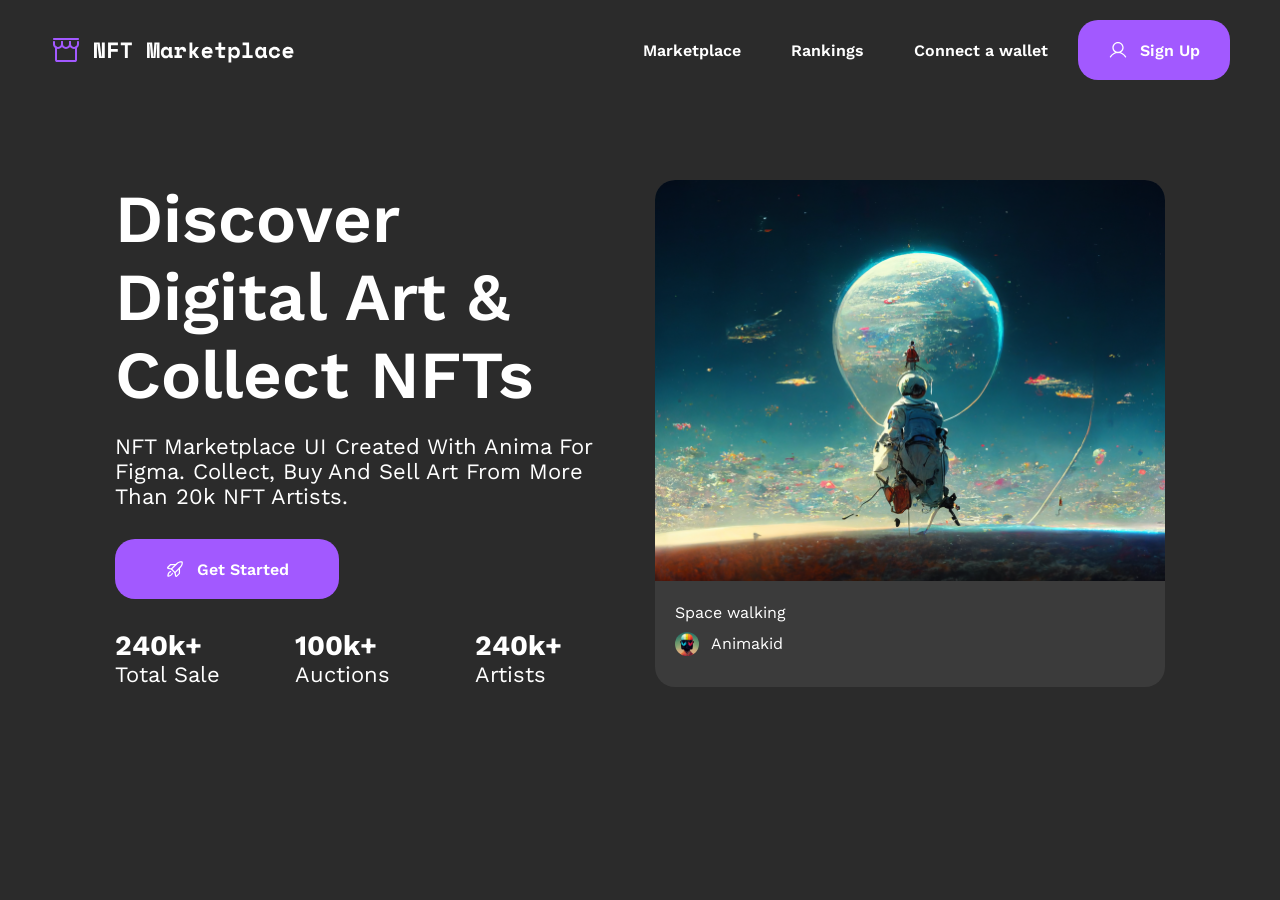
==== index.html @ 1abf9aeb "first commit" ====
<!doctype html>
<html lang="en">
  <head>
    <meta charset="UTF-8" />
    <meta name="viewport" content="width=device-width, initial-scale=1.0" />
    <title>Home page</title>

    <link rel="preconnect" href="https://fonts.googleapis.com" />
    <link rel="preconnect" href="https://fonts.gstatic.com" crossorigin />
    <link
      href="https://fonts.googleapis.com/css2?family=Space+Mono:ital,wght@0,400;0,700;1,400;1,700&family=Work+Sans:ital,wght@0,100..900;1,100..900&display=swap"
      rel="stylesheet"
    />
    <link rel="stylesheet" href="style.css" />
    <link rel="stylesheet" href="adapt.css" />
  </head>
  <body>
    <header>
      <nav class="navigation">
        <a href="index.html">
          <img src="assets/logo.svg" alt="nav-logo" />
        </a>

        <div class="nav-menu">
          <a href="marketplace.html" class="nav-link">Marketplace</a>
          <a href="ranking.html" class="nav-link">Rankings</a>
          <a href="wallet.html" class="nav-link">Connect a wallet</a>
          <a href="signup.html" class="btn btn-filled nav-btn">
            <svg
              width="20"
              height="20"
              viewBox="0 0 20 20"
              fill="none"
              xmlns="http://www.w3.org/2000/svg"
            >
              <path
                fill-rule="evenodd"
                clip-rule="evenodd"
                d="M10 3.125C7.58375 3.125 5.625 5.08375 5.625 7.5C5.625 9.91625 7.58375 11.875 10 11.875C12.4162 11.875 14.375 9.91625 14.375 7.5C14.375 5.08375 12.4162 3.125 10 3.125ZM4.375 7.5C4.375 4.3934 6.8934 1.875 10 1.875C13.1066 1.875 15.625 4.3934 15.625 7.5C15.625 10.6066 13.1066 13.125 10 13.125C6.8934 13.125 4.375 10.6066 4.375 7.5Z"
                fill="currentColor"
              />
              <path
                fill-rule="evenodd"
                clip-rule="evenodd"
                d="M10.0001 13.124C8.57374 13.124 7.17251 13.4995 5.93728 14.2128C4.70205 14.926 3.67634 15.9518 2.96327 17.1872C2.79071 17.4861 2.40848 17.5886 2.10953 17.416C1.81058 17.2435 1.70812 16.8612 1.88068 16.5623C2.70345 15.1369 3.88696 13.9532 5.31223 13.1303C6.7375 12.3073 8.3543 11.874 10.0001 11.874C11.6459 11.874 13.2627 12.3073 14.688 13.1303C16.1132 13.9532 17.2968 15.1369 18.1195 16.5623C18.2921 16.8612 18.1896 17.2435 17.8907 17.416C17.5917 17.5886 17.2095 17.4861 17.0369 17.1872C16.3239 15.9518 15.2982 14.926 14.0629 14.2128C12.8277 13.4995 11.4265 13.124 10.0001 13.124Z"
                fill="currentColor"
              />
            </svg>
            Sign Up
          </a>
        </div>
      </nav>
    </header>
    <main>
      <section class="hero-section">
        <div class="container hero-wrap">
          <div class="hero-info">
            <h1 class="hero-title">Discover digital art & collect NFTs</h1>
            <p class="hero-desc">
              NFT marketplace UI created with Anima for Figma. Collect, buy and
              sell art from more than 20k NFT artists.
            </p>
          </div>
          <div class="hero-btn">
            <a href="signup.html" class="btn btn-filled btn-secondary">
              <svg
                width="20"
                height="20"
                viewBox="0 0 20 20"
                fill="none"
                xmlns="http://www.w3.org/2000/svg"
              >
                <path
                  fill-rule="evenodd"
                  clip-rule="evenodd"
                  d="M6.17053 12.4494C6.28055 12.7766 6.10451 13.131 5.77734 13.241C4.71792 13.5973 4.15489 14.4866 3.85373 15.391C3.73414 15.7501 3.66189 16.0958 3.61848 16.3817C3.90434 16.3383 4.25006 16.266 4.60917 16.1464C5.51355 15.8453 6.4029 15.2823 6.75916 14.2228C6.86918 13.8957 7.2236 13.7196 7.55078 13.8296C7.87795 13.9397 8.05399 14.2941 7.94396 14.6213C7.4096 16.2103 6.08801 16.9715 5.00411 17.3324C4.45655 17.5148 3.94395 17.6048 3.5698 17.6497C3.38182 17.6722 3.22641 17.6836 3.116 17.6894C3.06074 17.6924 3.01658 17.6939 2.98505 17.6946C2.96928 17.695 2.95666 17.6952 2.94737 17.6954L2.93596 17.6955L2.93217 17.6955L2.93077 17.6955L2.93019 17.6955C2.92993 17.6955 2.92969 17.6955 2.92969 17.0705C2.30469 17.0705 2.30469 17.0702 2.30469 17.07L2.30469 17.0694L2.30469 17.068L2.30471 17.0642L2.30481 17.0528C2.30493 17.0435 2.30514 17.0309 2.30553 17.0151C2.30631 16.9836 2.30782 16.9394 2.31072 16.8842C2.31653 16.7738 2.32797 16.6184 2.35052 16.4304C2.3954 16.0562 2.48542 15.5436 2.66776 14.9961C3.0287 13.9122 3.78989 12.5906 5.37891 12.0562C5.70608 11.9462 6.0605 12.1222 6.17053 12.4494ZM2.92969 17.0705H2.30469C2.30469 17.4157 2.58451 17.6955 2.92969 17.6955V17.0705Z"
                  fill="currentColor"
                />
                <path
                  fill-rule="evenodd"
                  clip-rule="evenodd"
                  d="M16.5462 3.45406C15.8208 3.34943 14.0351 3.31002 12.2076 5.13753L7.34482 10.0003L10 12.6555L14.8627 7.79271C16.6903 5.9652 16.6508 4.17951 16.5462 3.45406ZM16.7275 2.21727C15.7298 2.07282 13.5058 2.07157 11.3237 4.25365L6.019 9.55834C5.90179 9.67555 5.83594 9.83452 5.83594 10.0003C5.83594 10.166 5.90179 10.325 6.019 10.4422L9.55806 13.9813C9.80214 14.2254 10.1979 14.2254 10.4419 13.9813L15.7466 8.67659C17.9287 6.49452 17.9275 4.27052 17.783 3.27282C17.7465 3.0058 17.6235 2.75803 17.4329 2.5674C17.2422 2.37678 16.9945 2.25382 16.7275 2.21727Z"
                  fill="currentColor"
                />
                <path
                  fill-rule="evenodd"
                  clip-rule="evenodd"
                  d="M14.422 8.49219C14.7672 8.49219 15.047 8.77201 15.047 9.11719V14.1641L15.0469 14.173C15.0423 14.5013 14.9086 14.8145 14.675 15.045L12.1527 17.575C11.9926 17.7349 11.7921 17.8484 11.5725 17.9033C11.353 17.9582 11.1227 17.9524 10.9061 17.8867C10.6896 17.8209 10.495 17.6976 10.343 17.5299C10.1912 17.3623 10.0877 17.1567 10.0435 16.9349C10.0434 16.9347 10.0435 16.9351 10.0435 16.9349L9.38731 13.6619C9.31946 13.3235 9.53882 12.9941 9.87727 12.9263C10.2157 12.8584 10.5451 13.0778 10.6129 13.4162L11.2694 16.6906L13.797 14.1552V9.11719C13.797 8.77201 14.0768 8.49219 14.422 8.49219Z"
                  fill="currentColor"
                />
                <path
                  fill-rule="evenodd"
                  clip-rule="evenodd"
                  d="M5.82722 4.95319L5.83612 4.95312H10.883C11.2282 4.95312 11.508 5.23295 11.508 5.57812C11.508 5.9233 11.2282 6.20312 10.883 6.20312H5.84496L5.83991 6.20828L5.83988 6.20825L3.30957 8.73075L3.31054 8.73094L6.58398 9.38719C6.92242 9.45504 7.14178 9.78441 7.07393 10.1229C7.00608 10.4613 6.67671 10.6807 6.33827 10.6128L3.0658 9.95675C3.06562 9.95671 3.06543 9.95668 3.06524 9.95664C2.84349 9.91244 2.63788 9.80892 2.47031 9.65711C2.3026 9.50516 2.17928 9.31054 2.11351 9.094C2.04775 8.87746 2.042 8.64712 2.09689 8.42757C2.15178 8.20802 2.26525 8.00749 2.42518 7.84738L2.42612 7.84644L2.42612 7.84644L4.95522 5.32514C5.18573 5.09151 5.49894 4.95786 5.82722 4.95319Z"
                  fill="currentColor"
                />
              </svg>
              Get started
            </a>
          </div>
          <div class="hero-stats">
            <div class="stats-item">
              <p class="stats-count">240k+</p>
              <p class="stats-name">Total Sale</p>
            </div>
            <div class="stats-item">
              <p class="stats-count">100k+</p>
              <p class="stats-name">Auctions</p>
            </div>
            <div class="stats-item">
              <p class="stats-count">240k+</p>
              <p class="stats-name">Artists</p>
            </div>
          </div>
          <div class="hero-card">
            <img src="assets/hero-img.svg" alt="hero-img" class="hero-img" />
            <div class="hero-card-info">
              <p class="hero-cart-title">Space walking</p>
              <div class="hero-card-author">
                <img src="assets/avatar/avatar-1.svg" alt="avatar-1" />
                <p>Animakid</p>
              </div>
            </div>
          </div>
        </div>
      </section>
    </main>
    <footer></footer>
  </body>
</html>
---- style.css ----
* {
  margin: 0;
  padding: 0;
  box-sizing: border-box;
}

:root {
  --background-color: #2b2b2b;
  --secondary-color: #3b3b3b;
  --caption-color: #858584;
  --text-color: #ffffff;

  --call-color: #a259ff;
  --gradient-1: linear-gradient(68deg, #a259ff 0%, #ff6250 100%);
  --gradient-2: linear-gradient(36deg, #a259ff 0%, #377df7 100%);

  --font-size-h1: 4.2rem;
  --font-size-h2: 3.2rem;
  --font-size-h3: 2.4rem;
  --font-size-h4: 1.75rem;
  --font-size-h5: 1.375rem;
  --font-size-base: 1rem;
  --font-size-caption: 0.75rem;

  --font-space-mono: "Space Mono", monospace;
  --font-work-sans: "Work Sans", sans-serif;
}

img,
svg {
  display: block;
}
a {
  text-decoration: none;
}

input:focus,
textarea:focus {
  outline: none;
}
input[type="submit"] {
  border: none;
}

body {
  font-family: var(--font-work-sans);
  font-size: var(--font-size-base);
  color: var(--text-color);
  background-color: var(--background-color);
}

.navigation {
  display: flex;
  align-items: center;
  justify-content: space-between;
  padding: 20px 50px;
}

.nav-menu {
  display: flex;
  align-items: center;
  gap: 10px;
}

.nav-link {
  font-size: var(--font-size-base);
  font-weight: 600;
  color: var(--text-color);
  padding: 12px 20px;
}
.btn {
  display: flex;
  align-items: center;
  gap: 12px;
  border-radius: 20px;
  color: var(--text-color);
  padding: 0 50px;
  font-weight: 600;
  text-transform: capitalize;
}

.btn-filled {
  background-color: var(--call-color);
}
.btn-filled:hover {
  background-color: transparent;
  box-shadow: inset 0 0 0 2px var(--call-color);
}
.btn-filled:hover svg {
  color: var(--call-color);
}

.btn-outline {
  background-color: transparent;
  box-shadow: inset 0 0 0 2px var(--call-color);
}
.btn-outline svg {
  color: var(--call-color);
}
.btn-outline:hover {
  background-color: var(--call-color);
}
.btn-outline:hover svg {
  color: var(--text-color);
}

.nav-btn {
  padding: 20px 30px;
}

.btn-primary {
  height: 72px;
  font-size: var(--font-size-h5);
}

.btn-secondary {
  height: 60px;
  font-size: var(--font-size-base);
}

.btn-tertiary {
  height: 46px;
  font-size: var(--font-size-base);
}

.hero-section {
  padding: 80px 0;
}
.container {
  max-width: 82%;
  margin: 0 auto;
}

.hero-wrap {
  display: grid;
  grid-template-columns: repeat(2, 1fr);

  gap: 30px;

  grid-template-areas:
    "hero-info   hero-card"
    "hero-btn    hero-card"
    "hero-stats  hero-card";
}

.hero-info {
  grid-area: hero-info;
}
.hero-title {
  margin-bottom: 20px;
  font-size: var(--font-size-h1);
  font-weight: 600;
  text-transform: capitalize;
}
.hero-desc {
  font-size: var(--font-size-h5);
  text-transform: capitalize;
}
.hero-btn {
  grid-area: hero-btn;
  display: flex;
}

.hero-stats {
  grid-area: hero-stats;
  display: grid;
  grid-template-columns: repeat(3, 1fr);
  gap: 30px;
}
.stats-item {
}
.stats-count {
  font-size: var(--font-size-h4);
  font-style: var(--font-space-mono);
  font-weight: 700;
}
.stats-name {
  font-size: var(--font-size-h5);
}
.hero-card {
  grid-area: hero-card;
  background-color: var(--secondary-color);
  border-radius: 20px;
  overflow: hidden;
}
.hero-img {
  width: 100%;
  object-fit: cover;
}

.hero-card-info {
  display: flex;
  flex-direction: column;
  gap: 10px;
  padding: 22px 20px;
}
.hero-card-author {
  display: flex;
  gap: 12px;
  align-items: center;
}
.hero-card-author img {
  border-radius: 100%;
  width: 24px;
  height: 24px;
}
.hero-card-author p {
  font-size: var(--font-size-base);
}
.hero-card-title {
  font-size: var(--font-size-h5);
  font-weight: 600;
  text-transform: capitalize;
}
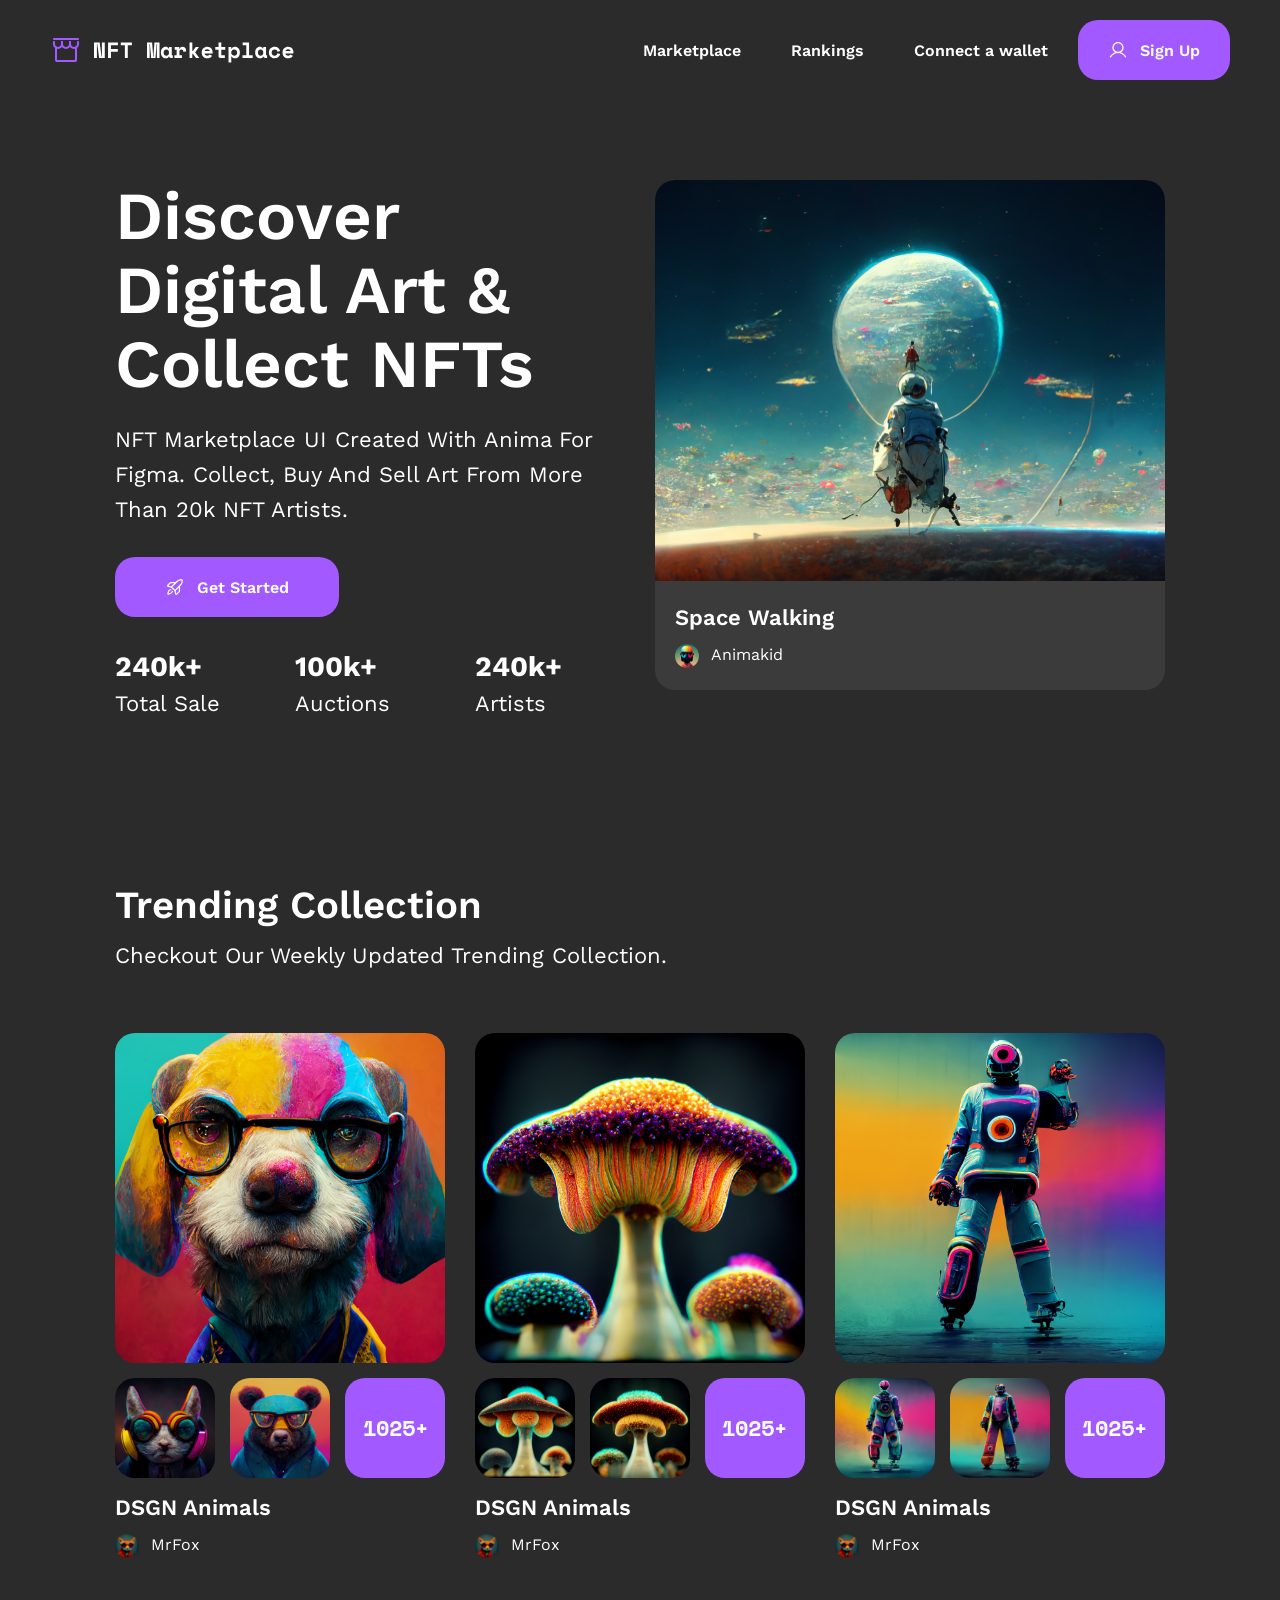
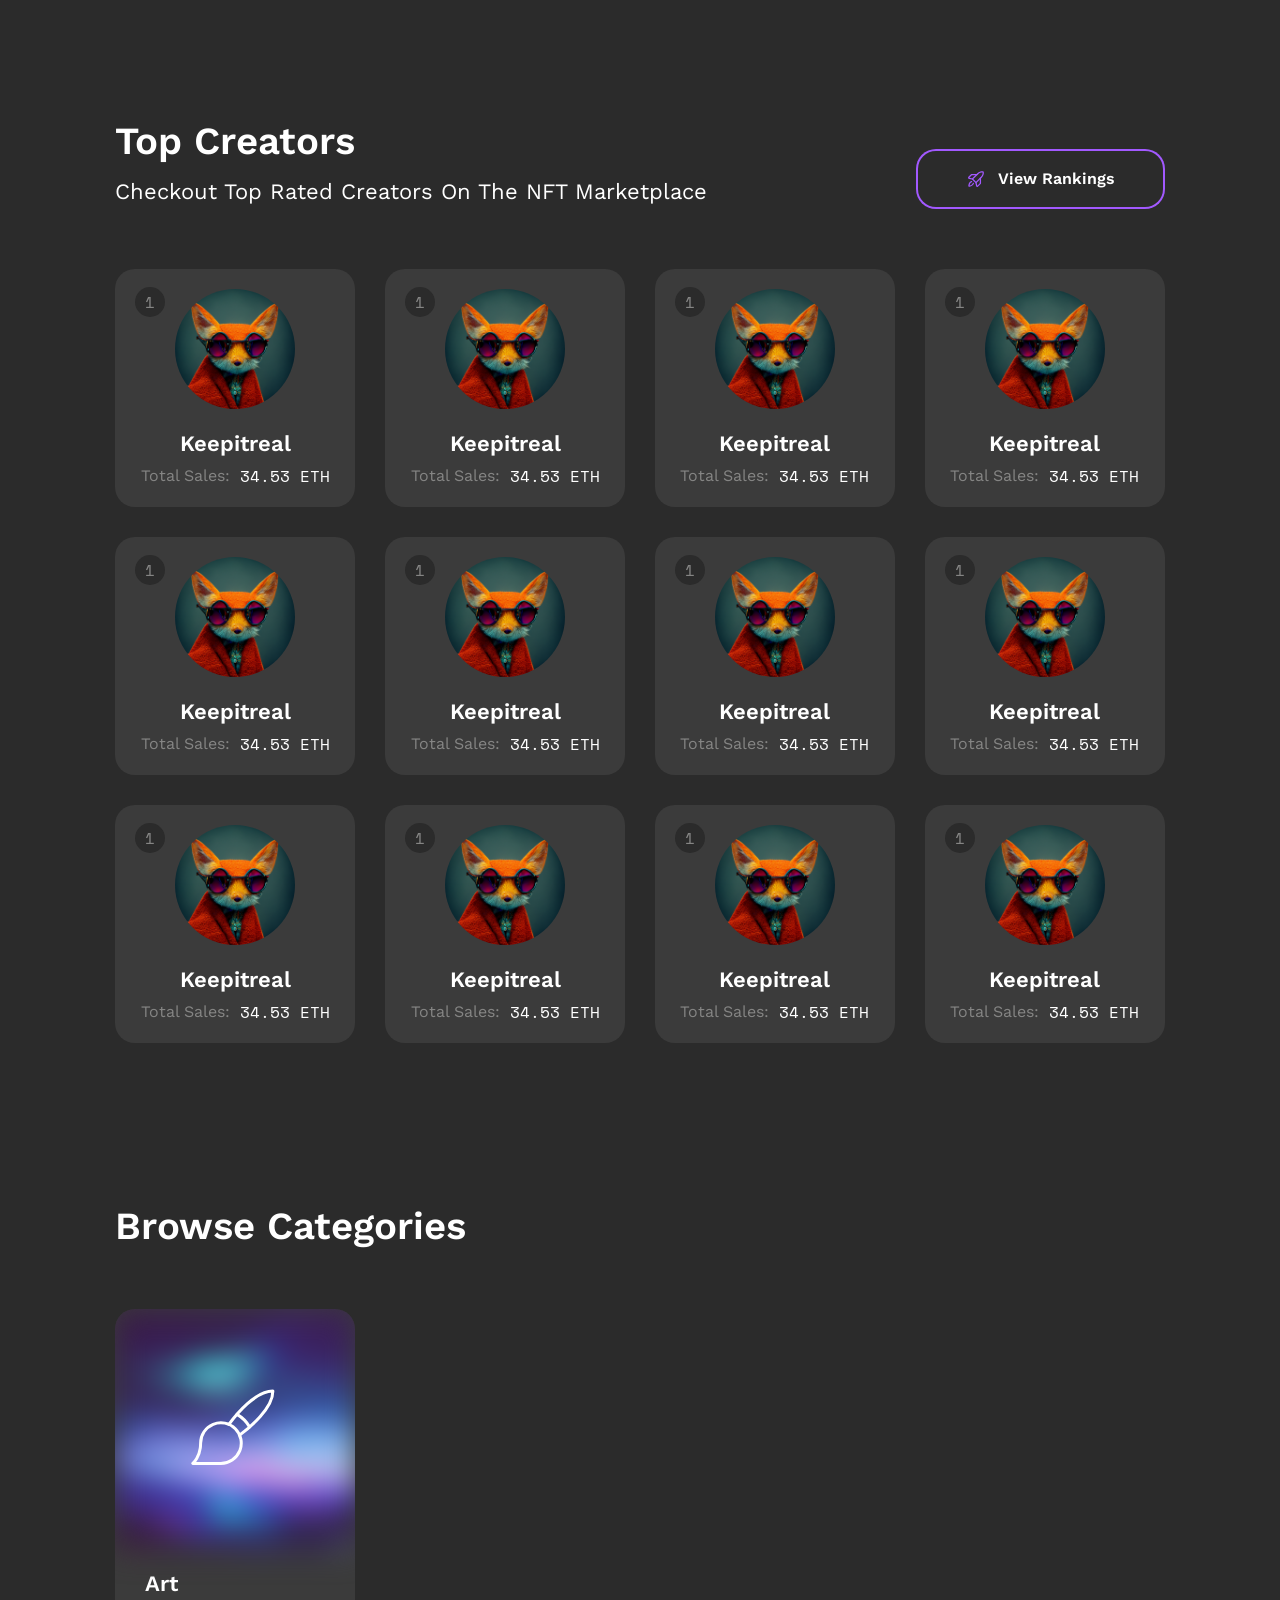
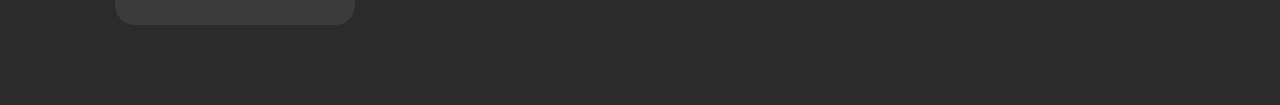
==== commit 5426da3b: "nft-2-lesson" ====
--- a/index.html
+++ b/index.html
@@ -115,10 +115,376 @@
           <div class="hero-card">
             <img src="assets/hero-img.svg" alt="hero-img" class="hero-img" />
             <div class="hero-card-info">
-              <p class="hero-cart-title">Space walking</p>
+              <p class="hero-card-title">Space walking</p>
               <div class="hero-card-author">
                 <img src="assets/avatar/avatar-1.svg" alt="avatar-1" />
                 <p>Animakid</p>
+              </div>
+            </div>
+          </div>
+        </div>
+      </section>
+
+      <section class="collection-section">
+        <div class="container collection-wrap">
+          <div class="section-head">
+            <div class="section-headline">
+              <h2 class="section-title">Trending collection</h2>
+              <p class="section-subtitle">
+                Checkout our weekly updated trending collection.
+              </p>
+            </div>
+          </div>
+          <div class="section-content">
+            <div class="collection-card">
+              <div class="collection-grid">
+                <div class="collection-item item-big">
+                  <img
+                    src="assets/collection/collection-3.svg"
+                    alt="collection-3"
+                  />
+                </div>
+                <div class="collection-item">
+                  <img
+                    src="assets/collection/collection-9.svg"
+                    alt="collection-9"
+                  />
+                </div>
+                <div class="collection-item">
+                  <img
+                    src="assets/collection/collection-4.svg"
+                    alt="collection-4"
+                  />
+                </div>
+
+                <div class="collection-count">
+                  <p>1025+</p>
+                </div>
+              </div>
+              <div class="collection-info">
+                <h3 class="collection-title">DSGN Animals</h3>
+                <div class="collection-author">
+                  <img src="assets/avatar/avatar-2.svg" alt="mr fox" />
+                  <p class="collection-author-name">MrFox</p>
+                </div>
+              </div>
+            </div>
+            <div class="collection-card">
+              <div class="collection-grid">
+                <div class="collection-item item-big">
+                  <img
+                    src="assets/collection/collection-1.svg"
+                    alt="collection-1"
+                  />
+                </div>
+                <div class="collection-item">
+                  <img
+                    src="assets/collection/collection-5.svg"
+                    alt="collection-5"
+                  />
+                </div>
+                <div class="collection-item">
+                  <img
+                    src="assets/collection/collection-6.svg"
+                    alt="collection-6"
+                  />
+                </div>
+
+                <div class="collection-count">
+                  <p>1025+</p>
+                </div>
+              </div>
+              <div class="collection-info">
+                <h3 class="collection-title">DSGN Animals</h3>
+                <div class="collection-author">
+                  <img src="assets/avatar/avatar-2.svg" alt="mr fox" />
+                  <p class="collection-author-name">MrFox</p>
+                </div>
+              </div>
+            </div>
+            <div class="collection-card">
+              <div class="collection-grid">
+                <div class="collection-item item-big">
+                  <img
+                    src="assets/collection/collection-2.svg"
+                    alt="collection-3"
+                  />
+                </div>
+                <div class="collection-item">
+                  <img
+                    src="assets/collection/collection-7.svg"
+                    alt="collection-7"
+                  />
+                </div>
+                <div class="collection-item">
+                  <img
+                    src="assets/collection/collection-8.svg"
+                    alt="collection-8"
+                  />
+                </div>
+
+                <div class="collection-count">
+                  <p>1025+</p>
+                </div>
+              </div>
+              <div class="collection-info">
+                <h3 class="collection-title">DSGN Animals</h3>
+                <div class="collection-author">
+                  <img src="assets/avatar/avatar-2.svg" alt="mr fox" />
+                  <p class="collection-author-name">MrFox</p>
+                </div>
+              </div>
+            </div>
+          </div>
+        </div>
+      </section>
+
+      <section class="creators-section">
+        <div class="container creators-wrap">
+          <div class="section-head">
+            <div class="section-headline">
+              <h2 class="section-title">Top creators</h2>
+              <p class="section-subtitle">
+                Checkout top rated creators on the NFT marketplace
+              </p>
+            </div>
+            <a href="ranking.html" class="btn btn-outline btn-secondary">
+              <svg
+                width="20"
+                height="20"
+                viewBox="0 0 20 20"
+                fill="none"
+                xmlns="http://www.w3.org/2000/svg"
+              >
+                <path
+                  fill-rule="evenodd"
+                  clip-rule="evenodd"
+                  d="M6.17053 12.4494C6.28055 12.7766 6.10451 13.131 5.77734 13.241C4.71792 13.5973 4.15489 14.4866 3.85373 15.391C3.73414 15.7501 3.66189 16.0958 3.61848 16.3817C3.90434 16.3383 4.25006 16.266 4.60917 16.1464C5.51355 15.8453 6.4029 15.2823 6.75916 14.2228C6.86918 13.8957 7.2236 13.7196 7.55078 13.8296C7.87795 13.9397 8.05399 14.2941 7.94396 14.6213C7.4096 16.2103 6.08801 16.9715 5.00411 17.3324C4.45655 17.5148 3.94395 17.6048 3.5698 17.6497C3.38182 17.6722 3.22641 17.6836 3.116 17.6894C3.06074 17.6924 3.01658 17.6939 2.98505 17.6946C2.96928 17.695 2.95666 17.6952 2.94737 17.6954L2.93596 17.6955L2.93217 17.6955L2.93077 17.6955L2.93019 17.6955C2.92993 17.6955 2.92969 17.6955 2.92969 17.0705C2.30469 17.0705 2.30469 17.0702 2.30469 17.07L2.30469 17.0694L2.30469 17.068L2.30471 17.0642L2.30481 17.0528C2.30493 17.0435 2.30514 17.0309 2.30553 17.0151C2.30631 16.9836 2.30782 16.9394 2.31072 16.8842C2.31653 16.7738 2.32797 16.6184 2.35052 16.4304C2.3954 16.0562 2.48542 15.5436 2.66776 14.9961C3.0287 13.9122 3.78989 12.5906 5.37891 12.0562C5.70608 11.9462 6.0605 12.1222 6.17053 12.4494ZM2.92969 17.0705H2.30469C2.30469 17.4157 2.58451 17.6955 2.92969 17.6955V17.0705Z"
+                  fill="currentColor"
+                />
+                <path
+                  fill-rule="evenodd"
+                  clip-rule="evenodd"
+                  d="M16.5462 3.45406C15.8208 3.34943 14.0351 3.31002 12.2076 5.13753L7.34482 10.0003L10 12.6555L14.8627 7.79271C16.6903 5.9652 16.6508 4.17951 16.5462 3.45406ZM16.7275 2.21727C15.7298 2.07282 13.5058 2.07157 11.3237 4.25365L6.019 9.55834C5.90179 9.67555 5.83594 9.83452 5.83594 10.0003C5.83594 10.166 5.90179 10.325 6.019 10.4422L9.55806 13.9813C9.80214 14.2254 10.1979 14.2254 10.4419 13.9813L15.7466 8.67659C17.9287 6.49452 17.9275 4.27052 17.783 3.27282C17.7465 3.0058 17.6235 2.75803 17.4329 2.5674C17.2422 2.37678 16.9945 2.25382 16.7275 2.21727Z"
+                  fill="currentColor"
+                />
+                <path
+                  fill-rule="evenodd"
+                  clip-rule="evenodd"
+                  d="M14.422 8.49219C14.7672 8.49219 15.047 8.77201 15.047 9.11719V14.1641L15.0469 14.173C15.0423 14.5013 14.9086 14.8145 14.675 15.045L12.1527 17.575C11.9926 17.7349 11.7921 17.8484 11.5725 17.9033C11.353 17.9582 11.1227 17.9524 10.9061 17.8867C10.6896 17.8209 10.495 17.6976 10.343 17.5299C10.1912 17.3623 10.0877 17.1567 10.0435 16.9349C10.0434 16.9347 10.0435 16.9351 10.0435 16.9349L9.38731 13.6619C9.31946 13.3235 9.53882 12.9941 9.87727 12.9263C10.2157 12.8584 10.5451 13.0778 10.6129 13.4162L11.2694 16.6906L13.797 14.1552V9.11719C13.797 8.77201 14.0768 8.49219 14.422 8.49219Z"
+                  fill="currentColor"
+                />
+                <path
+                  fill-rule="evenodd"
+                  clip-rule="evenodd"
+                  d="M5.82722 4.95319L5.83612 4.95312H10.883C11.2282 4.95312 11.508 5.23295 11.508 5.57812C11.508 5.9233 11.2282 6.20312 10.883 6.20312H5.84496L5.83991 6.20828L5.83988 6.20825L3.30957 8.73075L3.31054 8.73094L6.58398 9.38719C6.92242 9.45504 7.14178 9.78441 7.07393 10.1229C7.00608 10.4613 6.67671 10.6807 6.33827 10.6128L3.0658 9.95675C3.06562 9.95671 3.06543 9.95668 3.06524 9.95664C2.84349 9.91244 2.63788 9.80892 2.47031 9.65711C2.3026 9.50516 2.17928 9.31054 2.11351 9.094C2.04775 8.87746 2.042 8.64712 2.09689 8.42757C2.15178 8.20802 2.26525 8.00749 2.42518 7.84738L2.42612 7.84644L2.42612 7.84644L4.95522 5.32514C5.18573 5.09151 5.49894 4.95786 5.82722 4.95319Z"
+                  fill="currentColor"
+                />
+              </svg>
+              View rankings
+            </a>
+          </div>
+          <div class="section-content">
+            <div class="creator-card">
+              <div class="creator-avatar">
+                <img src="assets/avatar/avatar-2.svg" alt="Keepitreal" />
+              </div>
+              <div class="creator-info">
+                <h3 class="creator-name">Keepitreal</h3>
+                <div class="creator-stats">
+                  <p class="creator-stats-name">Total sales:</p>
+                  <p class="creator-stats-value">34.53 ETH</p>
+                </div>
+              </div>
+              <div class="creator-rating">
+                <p>1</p>
+              </div>
+            </div>
+            <div class="creator-card">
+              <div class="creator-avatar">
+                <img src="assets/avatar/avatar-2.svg" alt="Keepitreal" />
+              </div>
+              <div class="creator-info">
+                <h3 class="creator-name">Keepitreal</h3>
+                <div class="creator-stats">
+                  <p class="creator-stats-name">Total sales:</p>
+                  <p class="creator-stats-value">34.53 ETH</p>
+                </div>
+              </div>
+              <div class="creator-rating">
+                <p>1</p>
+              </div>
+            </div>
+            <div class="creator-card">
+              <div class="creator-avatar">
+                <img src="assets/avatar/avatar-2.svg" alt="Keepitreal" />
+              </div>
+              <div class="creator-info">
+                <h3 class="creator-name">Keepitreal</h3>
+                <div class="creator-stats">
+                  <p class="creator-stats-name">Total sales:</p>
+                  <p class="creator-stats-value">34.53 ETH</p>
+                </div>
+              </div>
+              <div class="creator-rating">
+                <p>1</p>
+              </div>
+            </div>
+            <div class="creator-card">
+              <div class="creator-avatar">
+                <img src="assets/avatar/avatar-2.svg" alt="Keepitreal" />
+              </div>
+              <div class="creator-info">
+                <h3 class="creator-name">Keepitreal</h3>
+                <div class="creator-stats">
+                  <p class="creator-stats-name">Total sales:</p>
+                  <p class="creator-stats-value">34.53 ETH</p>
+                </div>
+              </div>
+              <div class="creator-rating">
+                <p>1</p>
+              </div>
+            </div>
+            <div class="creator-card">
+              <div class="creator-avatar">
+                <img src="assets/avatar/avatar-2.svg" alt="Keepitreal" />
+              </div>
+              <div class="creator-info">
+                <h3 class="creator-name">Keepitreal</h3>
+                <div class="creator-stats">
+                  <p class="creator-stats-name">Total sales:</p>
+                  <p class="creator-stats-value">34.53 ETH</p>
+                </div>
+              </div>
+              <div class="creator-rating">
+                <p>1</p>
+              </div>
+            </div>
+            <div class="creator-card">
+              <div class="creator-avatar">
+                <img src="assets/avatar/avatar-2.svg" alt="Keepitreal" />
+              </div>
+              <div class="creator-info">
+                <h3 class="creator-name">Keepitreal</h3>
+                <div class="creator-stats">
+                  <p class="creator-stats-name">Total sales:</p>
+                  <p class="creator-stats-value">34.53 ETH</p>
+                </div>
+              </div>
+              <div class="creator-rating">
+                <p>1</p>
+              </div>
+            </div>
+            <div class="creator-card">
+              <div class="creator-avatar">
+                <img src="assets/avatar/avatar-2.svg" alt="Keepitreal" />
+              </div>
+              <div class="creator-info">
+                <h3 class="creator-name">Keepitreal</h3>
+                <div class="creator-stats">
+                  <p class="creator-stats-name">Total sales:</p>
+                  <p class="creator-stats-value">34.53 ETH</p>
+                </div>
+              </div>
+              <div class="creator-rating">
+                <p>1</p>
+              </div>
+            </div>
+            <div class="creator-card">
+              <div class="creator-avatar">
+                <img src="assets/avatar/avatar-2.svg" alt="Keepitreal" />
+              </div>
+              <div class="creator-info">
+                <h3 class="creator-name">Keepitreal</h3>
+                <div class="creator-stats">
+                  <p class="creator-stats-name">Total sales:</p>
+                  <p class="creator-stats-value">34.53 ETH</p>
+                </div>
+              </div>
+              <div class="creator-rating">
+                <p>1</p>
+              </div>
+            </div>
+            <div class="creator-card">
+              <div class="creator-avatar">
+                <img src="assets/avatar/avatar-2.svg" alt="Keepitreal" />
+              </div>
+              <div class="creator-info">
+                <h3 class="creator-name">Keepitreal</h3>
+                <div class="creator-stats">
+                  <p class="creator-stats-name">Total sales:</p>
+                  <p class="creator-stats-value">34.53 ETH</p>
+                </div>
+              </div>
+              <div class="creator-rating">
+                <p>1</p>
+              </div>
+            </div>
+            <div class="creator-card">
+              <div class="creator-avatar">
+                <img src="assets/avatar/avatar-2.svg" alt="Keepitreal" />
+              </div>
+              <div class="creator-info">
+                <h3 class="creator-name">Keepitreal</h3>
+                <div class="creator-stats">
+                  <p class="creator-stats-name">Total sales:</p>
+                  <p class="creator-stats-value">34.53 ETH</p>
+                </div>
+              </div>
+              <div class="creator-rating">
+                <p>1</p>
+              </div>
+            </div>
+            <div class="creator-card">
+              <div class="creator-avatar">
+                <img src="assets/avatar/avatar-2.svg" alt="Keepitreal" />
+              </div>
+              <div class="creator-info">
+                <h3 class="creator-name">Keepitreal</h3>
+                <div class="creator-stats">
+                  <p class="creator-stats-name">Total sales:</p>
+                  <p class="creator-stats-value">34.53 ETH</p>
+                </div>
+              </div>
+              <div class="creator-rating">
+                <p>1</p>
+              </div>
+            </div>
+            <div class="creator-card">
+              <div class="creator-avatar">
+                <img src="assets/avatar/avatar-2.svg" alt="Keepitreal" />
+              </div>
+              <div class="creator-info">
+                <h3 class="creator-name">Keepitreal</h3>
+                <div class="creator-stats">
+                  <p class="creator-stats-name">Total sales:</p>
+                  <p class="creator-stats-value">34.53 ETH</p>
+                </div>
+              </div>
+              <div class="creator-rating">
+                <p>1</p>
+              </div>
+            </div>
+          </div>
+        </div>
+      </section>
+
+      <section class="category-section">
+        <div class="container category-wrap">
+          <div class="section-head">
+            <div class="section-headline">
+              <h2 class="section-title">Browse categories</h2>
+            </div>
+          </div>
+
+          <div class="section-content">
+            <div class="category-card">
+              <div class="category-img">
+                <div class="category-back"></div>
+                <img src="assets/category/icon-art.svg" alt="icon art" />
+              </div>
+              <div class="category-info">
+                <h3 class="category-name">Art</h3>
               </div>
             </div>
           </div>
--- a/style.css
+++ b/style.css
@@ -22,6 +22,11 @@
   --font-size-base: 1rem;
   --font-size-caption: 0.75rem;
 
+  --line-height-110: 110%;
+  --line-height-120: 120%;
+  --line-height-140: 140%;
+  --line-height-160: 160%;
+
   --font-space-mono: "Space Mono", monospace;
   --font-work-sans: "Work Sans", sans-serif;
 }
@@ -122,18 +127,56 @@
   height: 46px;
   font-size: var(--font-size-base);
 }
-
-.hero-section {
+/* ---------------   SECTIONS ------------------*/
+.hero-section,
+.collection-section,
+.creators-section,
+.category-section {
   padding: 80px 0;
+}
+.collection-wrap,
+.creators-wrap,
+.category-wrap {
+  display: flex;
+  flex-direction: column;
+  gap: 60px;
 }
 .container {
   max-width: 82%;
   margin: 0 auto;
 }
-
+.section-head {
+  display: flex;
+  justify-content: space-between;
+  gap: 100px;
+  align-items: end;
+}
+.section-headline {
+  display: flex;
+  flex-direction: column;
+  gap: 10px;
+}
+.section-title {
+  font-size: var(--font-size-h3);
+  font-weight: 600;
+  line-height: var(--line-height-120);
+  text-transform: capitalize;
+}
+.section-subtitle {
+  font-size: var(--font-size-h5);
+  line-height: var(--line-height-160);
+  text-transform: capitalize;
+}
+.section-content {
+  display: grid;
+  gap: 30px;
+}
+
+/* -------- HERO SECTION ------------*/
 .hero-wrap {
   display: grid;
   grid-template-columns: repeat(2, 1fr);
+  align-items: start;
 
   gap: 30px;
 
@@ -151,10 +194,12 @@
   font-size: var(--font-size-h1);
   font-weight: 600;
   text-transform: capitalize;
+  line-height: var(--line-height-110);
 }
 .hero-desc {
   font-size: var(--font-size-h5);
   text-transform: capitalize;
+  line-height: var(--line-height-160);
 }
 .hero-btn {
   grid-area: hero-btn;
@@ -173,9 +218,11 @@
   font-size: var(--font-size-h4);
   font-style: var(--font-space-mono);
   font-weight: 700;
+  line-height: var(--line-height-140);
 }
 .stats-name {
   font-size: var(--font-size-h5);
+  line-height: var(--line-height-160);
 }
 .hero-card {
   grid-area: hero-card;
@@ -194,21 +241,185 @@
   gap: 10px;
   padding: 22px 20px;
 }
-.hero-card-author {
+.hero-card-author,
+.collection-author {
   display: flex;
   gap: 12px;
   align-items: center;
 }
-.hero-card-author img {
+.hero-card-author img,
+.collection-author img {
   border-radius: 100%;
   width: 24px;
   height: 24px;
 }
-.hero-card-author p {
-  font-size: var(--font-size-base);
-}
-.hero-card-title {
-  font-size: var(--font-size-h5);
-  font-weight: 600;
-  text-transform: capitalize;
-}
+.hero-card-author p,
+.collection-author-name {
+  font-size: var(--font-size-base);
+  line-height: var(--line-height-140);
+}
+.hero-card-title,
+.collection-title {
+  font-size: var(--font-size-h5);
+  font-weight: 600;
+  text-transform: capitalize;
+  line-height: var(--line-height-140);
+}
+
+/* --------- COLLECTION SECTION -------- */
+.collection-section .section-content {
+  grid-template-columns: repeat(3, 1fr);
+}
+
+.collection-card {
+  display: flex;
+  flex-direction: column;
+  gap: 15px;
+}
+
+.collection-grid {
+  display: grid;
+  grid-template-columns: repeat(3, 1fr);
+  gap: 15px;
+  grid-template-areas: "item-big item-big item-big";
+}
+
+.collection-item.item-big {
+  grid-area: item-big;
+}
+.collection-item,
+.collection-count {
+  aspect-ratio: 1/1;
+  border-radius: 20px;
+  overflow: hidden;
+}
+.collection-item img {
+  width: 100%;
+  object-fit: cover;
+}
+.collection-count {
+  background-color: var(--call-color);
+  padding: 32px 16px;
+}
+.collection-count p {
+  font-family: var(--font-space-mono);
+  font-size: var(--font-size-h5);
+  font-weight: 700;
+  line-height: var(--line-height-160);
+  text-align: center;
+}
+.collection-info {
+  display: flex;
+  flex-direction: column;
+  gap: 10px;
+}
+
+/* -------- CREATORS SECTION -------*/
+.creators-section .section-content {
+  grid-template-columns: repeat(4, 1fr);
+}
+.creator-card {
+  display: flex;
+  flex-direction: column;
+  align-items: center;
+  gap: 20px;
+  background-color: var(--secondary-color);
+  border-radius: 20px;
+  padding: 20px;
+  position: relative;
+}
+
+.creator-avatar {
+  aspect-ratio: 1/1;
+}
+.creator-avatar img {
+  width: 100%;
+  border-radius: 100%;
+  object-fit: cover;
+}
+.creator-info {
+  display: flex;
+  flex-direction: column;
+  align-items: center;
+  width: 100%;
+  gap: 5px;
+}
+.creator-name {
+  font-size: var(--font-size-h5);
+  font-weight: 600;
+  line-height: var(--line-height-140);
+}
+
+.creator-stats {
+  display: flex;
+  gap: 10px;
+}
+.creator-stats-name {
+  color: var(--caption-color);
+  font-size: var(--font-size-base);
+  line-height: var(--line-height-140);
+  text-transform: capitalize;
+}
+.creator-stats-value {
+  font-family: var(--font-space-mono);
+  color: var(--text-color);
+  text-transform: uppercase;
+  font-size: var(--font-size-base);
+  line-height: var(--line-height-140);
+}
+.creator-rating {
+  background-color: var(--background-color);
+  width: 30px;
+  height: 30px;
+  display: flex;
+  align-items: center;
+  justify-content: center;
+  border-radius: 100%;
+
+  position: absolute;
+  left: 20px;
+  top: 18px;
+}
+.creator-rating p {
+  font-family: var(--font-space-mono);
+  line-height: var(--line-height-140);
+  color: var(--caption-color);
+}
+
+/* -------- CATEGORY SECTION ---------*/
+.category-section .section-content {
+  grid-template-columns: repeat(4, 1fr);
+}
+.category-card {
+  border-radius: 20px;
+  background-color: var(--secondary-color);
+  overflow: hidden;
+}
+
+.category-img {
+  padding: 70px;
+  position: relative;
+}
+.category-back:nth-of-type(1) {
+  position: absolute;
+  width: 100%;
+  height: 100%;
+  top: 0;
+  left: 0;
+  background: url("assets/category/category-art.svg");
+  background-size: cover;
+  filter: blur(15px);
+}
+.category-img img {
+  width: 100px;
+  height: 100px;
+  position: relative;
+}
+.category-info {
+  padding: 20px 30px 25px;
+}
+.category-name {
+  font-size: var(--font-size-h5);
+  font-weight: 600;
+  line-height: var(--line-height-140);
+}
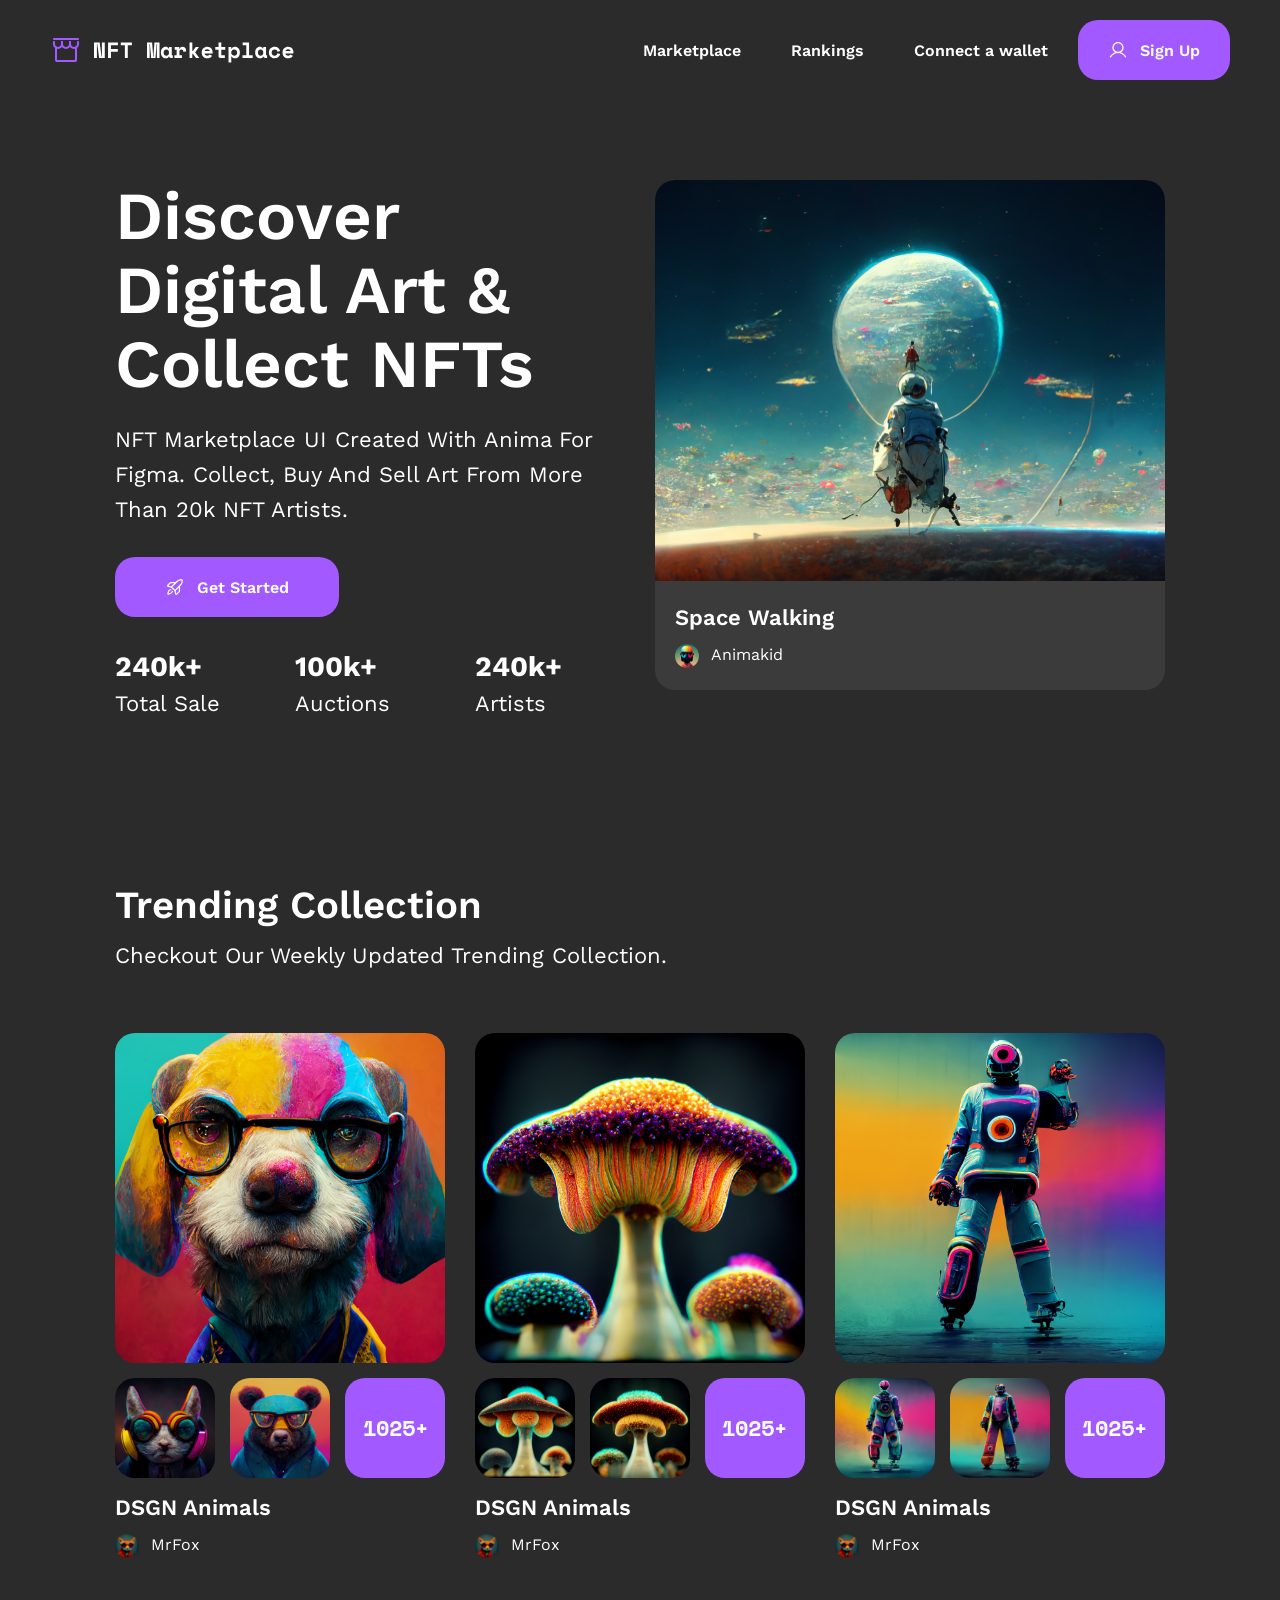
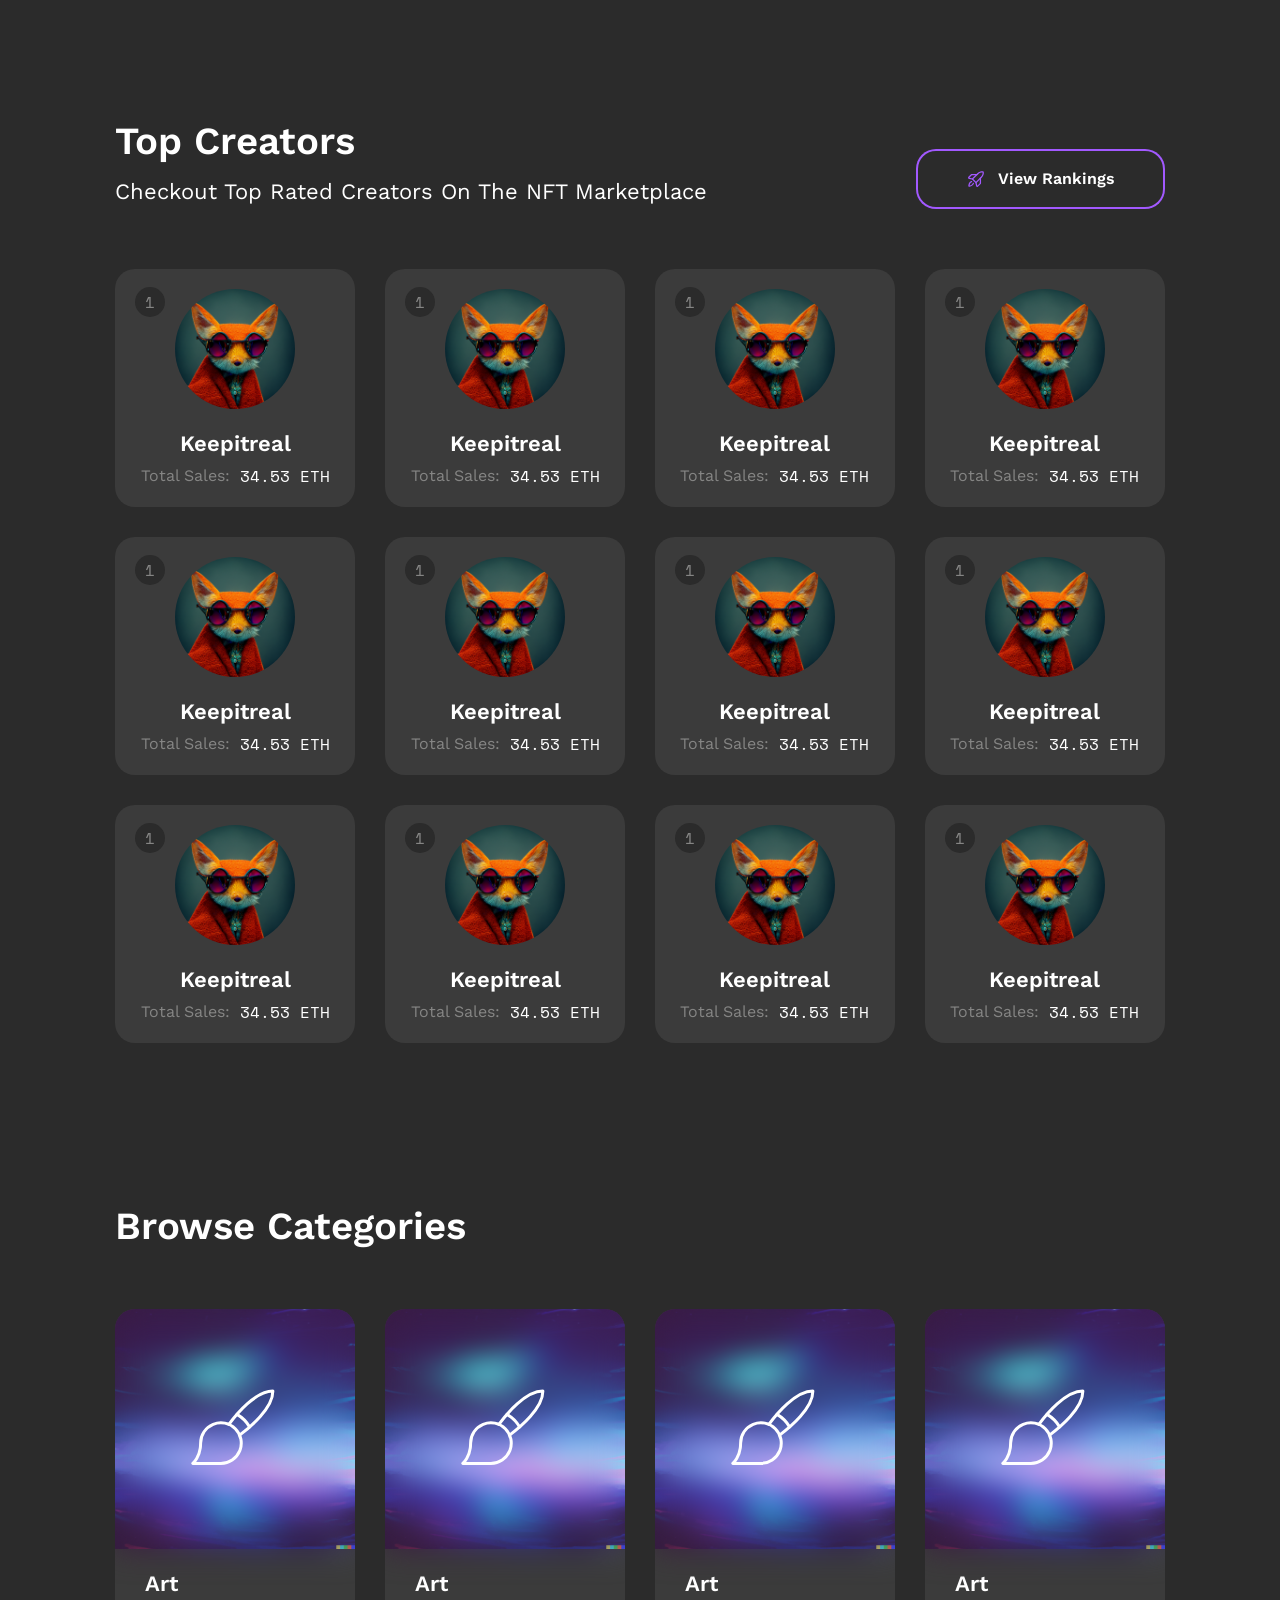
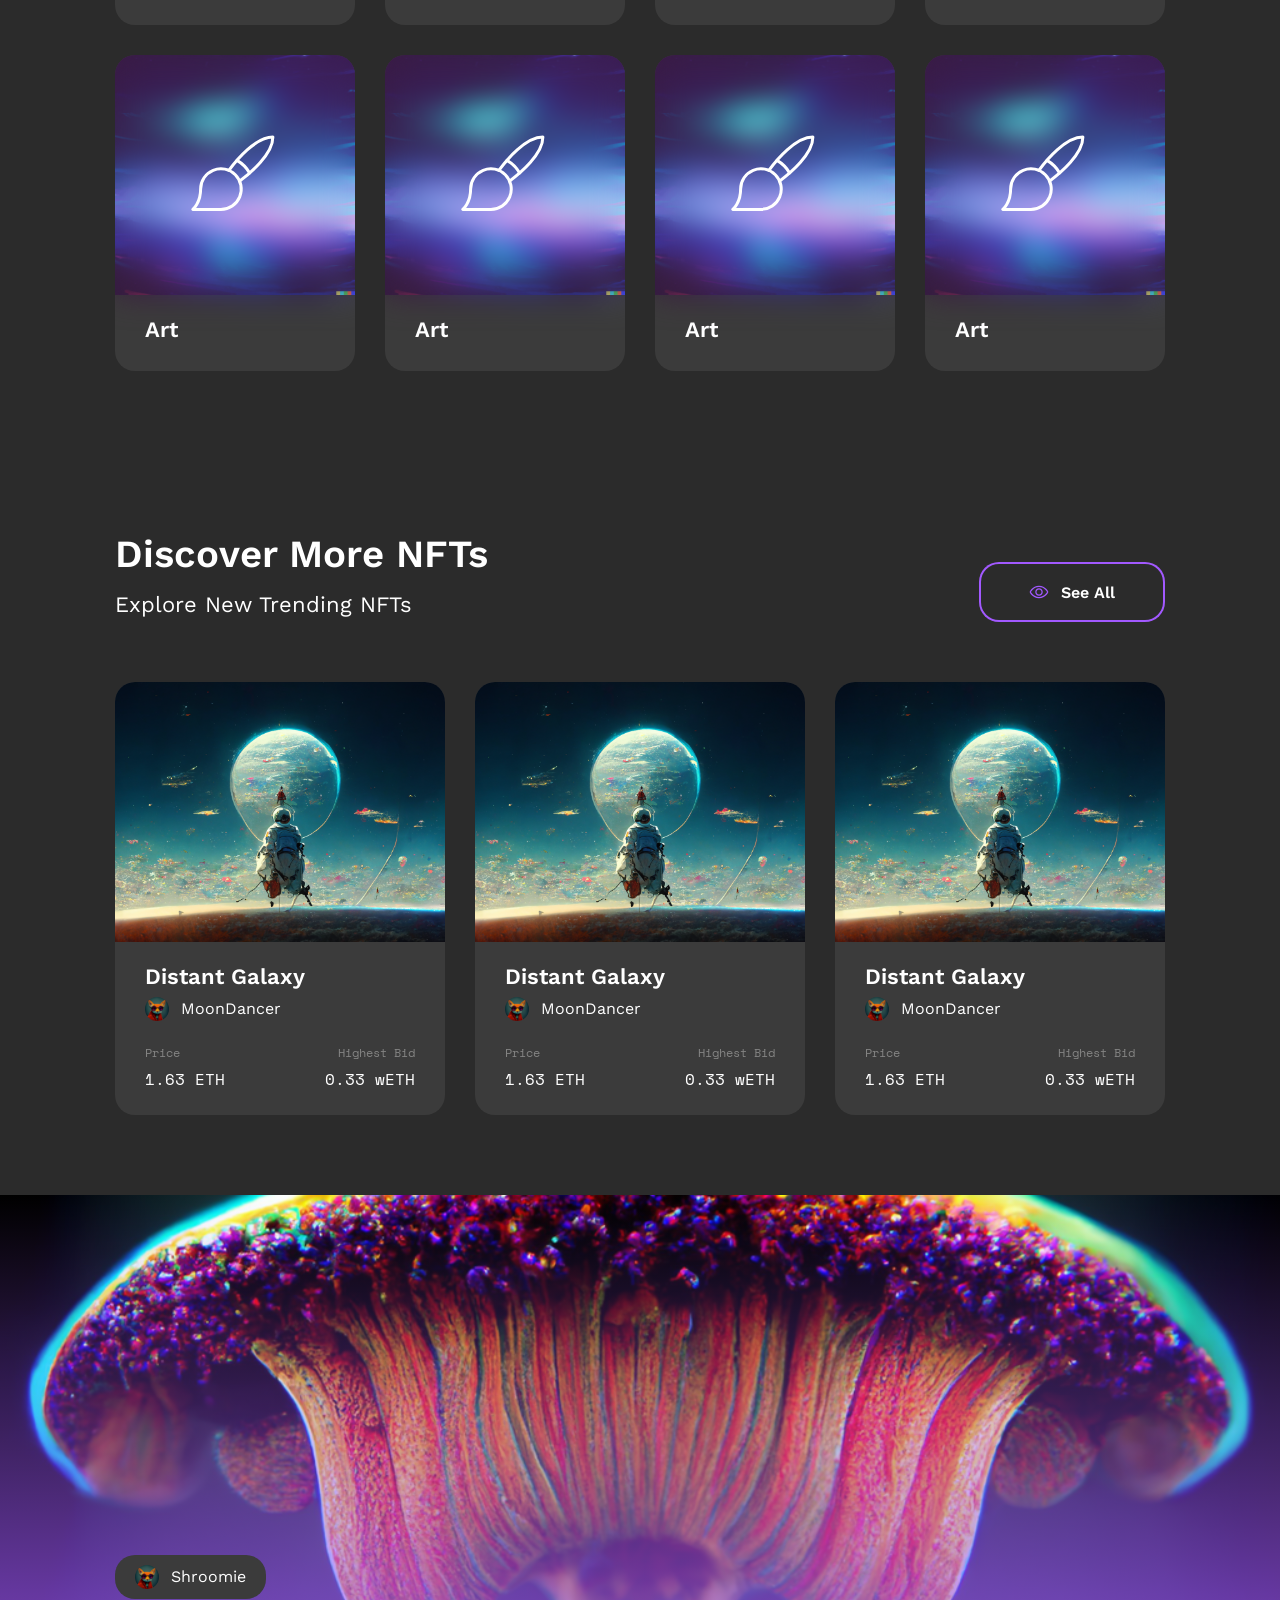
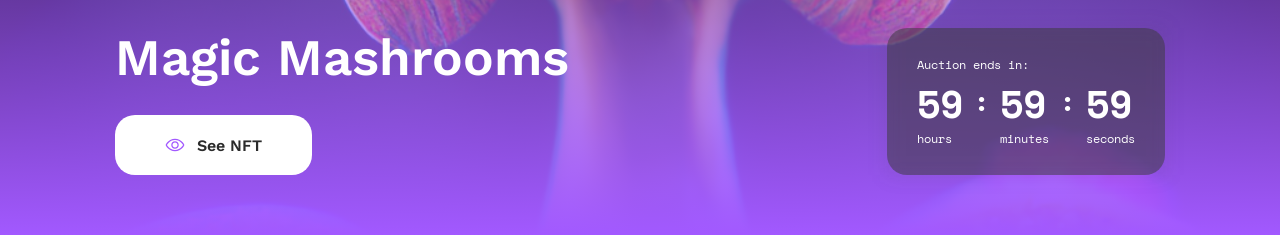
==== commit fedccd3b: "nft-3-lesson" ====
--- a/index.html
+++ b/index.html
@@ -480,11 +480,231 @@
           <div class="section-content">
             <div class="category-card">
               <div class="category-img">
-                <div class="category-back"></div>
                 <img src="assets/category/icon-art.svg" alt="icon art" />
               </div>
               <div class="category-info">
                 <h3 class="category-name">Art</h3>
+              </div>
+            </div>
+            <div class="category-card">
+              <div class="category-img">
+                <img src="assets/category/icon-art.svg" alt="icon art" />
+              </div>
+              <div class="category-info">
+                <h3 class="category-name">Art</h3>
+              </div>
+            </div>
+            <div class="category-card">
+              <div class="category-img">
+                <img src="assets/category/icon-art.svg" alt="icon art" />
+              </div>
+              <div class="category-info">
+                <h3 class="category-name">Art</h3>
+              </div>
+            </div>
+            <div class="category-card">
+              <div class="category-img">
+                <img src="assets/category/icon-art.svg" alt="icon art" />
+              </div>
+              <div class="category-info">
+                <h3 class="category-name">Art</h3>
+              </div>
+            </div>
+            <div class="category-card">
+              <div class="category-img">
+                <img src="assets/category/icon-art.svg" alt="icon art" />
+              </div>
+              <div class="category-info">
+                <h3 class="category-name">Art</h3>
+              </div>
+            </div>
+            <div class="category-card">
+              <div class="category-img">
+                <img src="assets/category/icon-art.svg" alt="icon art" />
+              </div>
+              <div class="category-info">
+                <h3 class="category-name">Art</h3>
+              </div>
+            </div>
+            <div class="category-card">
+              <div class="category-img">
+                <img src="assets/category/icon-art.svg" alt="icon art" />
+              </div>
+              <div class="category-info">
+                <h3 class="category-name">Art</h3>
+              </div>
+            </div>
+            <div class="category-card">
+              <div class="category-img">
+                <img src="assets/category/icon-art.svg" alt="icon art" />
+              </div>
+              <div class="category-info">
+                <h3 class="category-name">Art</h3>
+              </div>
+            </div>
+          </div>
+        </div>
+      </section>
+
+      <section class="catalog-section">
+        <div class="container catalog-wrap">
+          <div class="section-head">
+            <div class="section-headline">
+              <h2 class="section-title">Discover more NFTs</h2>
+              <p class="section-subtitle">Explore new trending NFTs</p>
+            </div>
+            <a href="ranking.html" class="btn btn-outline btn-secondary">
+              <svg
+                width="20"
+                height="20"
+                viewBox="0 0 20 20"
+                fill="none"
+                xmlns="http://www.w3.org/2000/svg"
+              >
+                <path
+                  fill-rule="evenodd"
+                  clip-rule="evenodd"
+                  d="M2.83931 6.74556C4.3292 5.25567 6.66714 3.75 10 3.75C13.3329 3.75 15.6708 5.25567 17.1607 6.74556C17.9038 7.4887 18.4397 8.23076 18.7906 8.78809C18.9664 9.06724 19.0966 9.30146 19.184 9.4683C19.2277 9.55176 19.2608 9.61849 19.2835 9.66569C19.2949 9.6893 19.3037 9.70804 19.3099 9.72157L19.3174 9.7379L19.3197 9.74306L19.3206 9.74487L19.3209 9.74558C19.321 9.74588 19.3211 9.74616 18.75 10C19.3211 10.2538 19.321 10.2541 19.3209 10.2544L19.3206 10.2551L19.3197 10.2569L19.3174 10.2621L19.3099 10.2784C19.3037 10.292 19.2949 10.3107 19.2835 10.3343C19.2608 10.3815 19.2277 10.4482 19.184 10.5317C19.0966 10.6985 18.9664 10.9328 18.7906 11.2119C18.4397 11.7692 17.9038 12.5113 17.1607 13.2544C15.6708 14.7443 13.3329 16.25 10 16.25C6.66714 16.25 4.3292 14.7443 2.83931 13.2544C2.09617 12.5113 1.5603 11.7692 1.20939 11.2119C1.03362 10.9328 0.903373 10.6985 0.815984 10.5317C0.772267 10.4482 0.739205 10.3815 0.716476 10.3343C0.705109 10.3107 0.696319 10.292 0.690066 10.2784L0.682582 10.2621L0.680256 10.2569L0.679445 10.2551L0.679127 10.2544C0.678993 10.2541 0.678868 10.2538 1.25 10C0.678868 9.74616 0.678993 9.74588 0.679127 9.74558L0.679445 9.74487L0.680256 9.74306L0.682582 9.7379L0.690066 9.72157C0.696319 9.70804 0.705109 9.6893 0.716476 9.66569C0.739205 9.61849 0.772267 9.55176 0.815984 9.4683C0.903373 9.30146 1.03362 9.06724 1.20939 8.78809C1.5603 8.23076 2.09617 7.4887 2.83931 6.74556ZM1.25 10L0.678868 9.74616C0.607044 9.90777 0.607044 10.0922 0.678868 10.2538L1.25 10ZM1.94882 10C2.02235 10.1377 2.12794 10.3248 2.26718 10.5459C2.58033 11.0433 3.06008 11.7074 3.72319 12.3706C5.0458 13.6932 7.08286 15 10 15C12.9171 15 14.9542 13.6932 16.2768 12.3706C16.9399 11.7074 17.4197 11.0433 17.7328 10.5459C17.8721 10.3248 17.9777 10.1377 18.0512 10C17.9777 9.86227 17.8721 9.67524 17.7328 9.4541C17.4197 8.95674 16.9399 8.29255 16.2768 7.62944C14.9542 6.30683 12.9171 5 10 5C7.08286 5 5.0458 6.30683 3.72319 7.62944C3.06008 8.29255 2.58033 8.95674 2.26718 9.4541C2.12794 9.67524 2.02235 9.86227 1.94882 10ZM18.75 10L19.3211 10.2538C19.393 10.0922 19.393 9.90777 19.3211 9.74616L18.75 10Z"
+                  fill="currentColor"
+                />
+                <path
+                  fill-rule="evenodd"
+                  clip-rule="evenodd"
+                  d="M10 7.5C8.61929 7.5 7.5 8.61929 7.5 10C7.5 11.3807 8.61929 12.5 10 12.5C11.3807 12.5 12.5 11.3807 12.5 10C12.5 8.61929 11.3807 7.5 10 7.5ZM6.25 10C6.25 7.92893 7.92893 6.25 10 6.25C12.0711 6.25 13.75 7.92893 13.75 10C13.75 12.0711 12.0711 13.75 10 13.75C7.92893 13.75 6.25 12.0711 6.25 10Z"
+                  fill="currentColor"
+                />
+              </svg>
+              See all
+            </a>
+          </div>
+          <div class="section-content">
+            <div class="catalog-card">
+              <div class="nft-img">
+                <img src="assets/hero-img.svg" alt="nft-1" />
+              </div>
+              <div class="nft-info">
+                <div class="nft-top-info">
+                  <h3 class="nft-title">Distant galaxy</h3>
+                  <div class="nft-author">
+                    <img src="assets/avatar/avatar-2.svg" alt="mr fox" />
+                    <p class="nft-author-name">MoonDancer</p>
+                  </div>
+                </div>
+
+                <div class="nft-bottom-info">
+                  <div class="nft-feature">
+                    <p class="nft-feature-name">Price</p>
+                    <p class="nft-feature-value">1.63 ETH</p>
+                  </div>
+                  <div class="nft-feature">
+                    <p class="nft-feature-name">Highest Bid</p>
+                    <p class="nft-feature-value">0.33 wETH</p>
+                  </div>
+                </div>
+              </div>
+            </div>
+            <div class="catalog-card">
+              <div class="nft-img">
+                <img src="assets/hero-img.svg" alt="nft-1" />
+              </div>
+              <div class="nft-info">
+                <div class="nft-top-info">
+                  <h3 class="nft-title">Distant galaxy</h3>
+                  <div class="nft-author">
+                    <img src="assets/avatar/avatar-2.svg" alt="mr fox" />
+                    <p class="nft-author-name">MoonDancer</p>
+                  </div>
+                </div>
+
+                <div class="nft-bottom-info">
+                  <div class="nft-feature">
+                    <p class="nft-feature-name">Price</p>
+                    <p class="nft-feature-value">1.63 ETH</p>
+                  </div>
+                  <div class="nft-feature">
+                    <p class="nft-feature-name">Highest Bid</p>
+                    <p class="nft-feature-value">0.33 wETH</p>
+                  </div>
+                </div>
+              </div>
+            </div>
+            <div class="catalog-card">
+              <div class="nft-img">
+                <img src="assets/hero-img.svg" alt="nft-1" />
+              </div>
+              <div class="nft-info">
+                <div class="nft-top-info">
+                  <h3 class="nft-title">Distant galaxy</h3>
+                  <div class="nft-author">
+                    <img src="assets/avatar/avatar-2.svg" alt="mr fox" />
+                    <p class="nft-author-name">MoonDancer</p>
+                  </div>
+                </div>
+
+                <div class="nft-bottom-info">
+                  <div class="nft-feature">
+                    <p class="nft-feature-name">Price</p>
+                    <p class="nft-feature-value">1.63 ETH</p>
+                  </div>
+                  <div class="nft-feature">
+                    <p class="nft-feature-name">Highest Bid</p>
+                    <p class="nft-feature-value">0.33 wETH</p>
+                  </div>
+                </div>
+              </div>
+            </div>
+          </div>
+        </div>
+      </section>
+
+      <section class="auction-section">
+        <div class="container auction-wrap">
+          <div class="auction-head">
+            <a href="#" class="auction-author">
+              <img src="assets/avatar/avatar-2.svg" alt="mr fox" />
+              <p class="auction-author-name">Shroomie</p>
+            </a>
+            <h2 class="auction-title">Magic mashrooms</h2>
+            <a href="#" class="btn btn-auction btn-secondary">
+              <svg
+                width="20"
+                height="20"
+                viewBox="0 0 20 20"
+                fill="none"
+                xmlns="http://www.w3.org/2000/svg"
+              >
+                <path
+                  fill-rule="evenodd"
+                  clip-rule="evenodd"
+                  d="M2.83931 6.74556C4.3292 5.25567 6.66714 3.75 10 3.75C13.3329 3.75 15.6708 5.25567 17.1607 6.74556C17.9038 7.4887 18.4397 8.23076 18.7906 8.78809C18.9664 9.06724 19.0966 9.30146 19.184 9.4683C19.2277 9.55176 19.2608 9.61849 19.2835 9.66569C19.2949 9.6893 19.3037 9.70804 19.3099 9.72157L19.3174 9.7379L19.3197 9.74306L19.3206 9.74487L19.3209 9.74558C19.321 9.74588 19.3211 9.74616 18.75 10C19.3211 10.2538 19.321 10.2541 19.3209 10.2544L19.3206 10.2551L19.3197 10.2569L19.3174 10.2621L19.3099 10.2784C19.3037 10.292 19.2949 10.3107 19.2835 10.3343C19.2608 10.3815 19.2277 10.4482 19.184 10.5317C19.0966 10.6985 18.9664 10.9328 18.7906 11.2119C18.4397 11.7692 17.9038 12.5113 17.1607 13.2544C15.6708 14.7443 13.3329 16.25 10 16.25C6.66714 16.25 4.3292 14.7443 2.83931 13.2544C2.09617 12.5113 1.5603 11.7692 1.20939 11.2119C1.03362 10.9328 0.903373 10.6985 0.815984 10.5317C0.772267 10.4482 0.739205 10.3815 0.716476 10.3343C0.705109 10.3107 0.696319 10.292 0.690066 10.2784L0.682582 10.2621L0.680256 10.2569L0.679445 10.2551L0.679127 10.2544C0.678993 10.2541 0.678868 10.2538 1.25 10C0.678868 9.74616 0.678993 9.74588 0.679127 9.74558L0.679445 9.74487L0.680256 9.74306L0.682582 9.7379L0.690066 9.72157C0.696319 9.70804 0.705109 9.6893 0.716476 9.66569C0.739205 9.61849 0.772267 9.55176 0.815984 9.4683C0.903373 9.30146 1.03362 9.06724 1.20939 8.78809C1.5603 8.23076 2.09617 7.4887 2.83931 6.74556ZM1.25 10L0.678868 9.74616C0.607044 9.90777 0.607044 10.0922 0.678868 10.2538L1.25 10ZM1.94882 10C2.02235 10.1377 2.12794 10.3248 2.26718 10.5459C2.58033 11.0433 3.06008 11.7074 3.72319 12.3706C5.0458 13.6932 7.08286 15 10 15C12.9171 15 14.9542 13.6932 16.2768 12.3706C16.9399 11.7074 17.4197 11.0433 17.7328 10.5459C17.8721 10.3248 17.9777 10.1377 18.0512 10C17.9777 9.86227 17.8721 9.67524 17.7328 9.4541C17.4197 8.95674 16.9399 8.29255 16.2768 7.62944C14.9542 6.30683 12.9171 5 10 5C7.08286 5 5.0458 6.30683 3.72319 7.62944C3.06008 8.29255 2.58033 8.95674 2.26718 9.4541C2.12794 9.67524 2.02235 9.86227 1.94882 10ZM18.75 10L19.3211 10.2538C19.393 10.0922 19.393 9.90777 19.3211 9.74616L18.75 10Z"
+                  fill="currentColor"
+                />
+                <path
+                  fill-rule="evenodd"
+                  clip-rule="evenodd"
+                  d="M10 7.5C8.61929 7.5 7.5 8.61929 7.5 10C7.5 11.3807 8.61929 12.5 10 12.5C11.3807 12.5 12.5 11.3807 12.5 10C12.5 8.61929 11.3807 7.5 10 7.5ZM6.25 10C6.25 7.92893 7.92893 6.25 10 6.25C12.0711 6.25 13.75 7.92893 13.75 10C13.75 12.0711 12.0711 13.75 10 13.75C7.92893 13.75 6.25 12.0711 6.25 10Z"
+                  fill="currentColor"
+                />
+              </svg>
+              See NFT
+            </a>
+          </div>
+          <div class="auction-timer">
+            <p class="auction-text">Auction ends in:</p>
+            <div class="auction-time">
+              <div class="auction-time-counter">
+                <h3 class="auction-time-value">59</h3>
+                <p class="auction-time-item">hours</p>
+              </div>
+              <div class="auction-colon">:</div>
+              <div class="auction-time-counter">
+                <h3 class="auction-time-value">59</h3>
+                <p class="auction-time-item">minutes</p>
+              </div>
+              <div class="auction-colon">:</div>
+              <div class="auction-time-counter">
+                <h3 class="auction-time-value">59</h3>
+                <p class="auction-time-item">seconds</p>
               </div>
             </div>
           </div>
--- a/style.css
+++ b/style.css
@@ -109,6 +109,14 @@
   color: var(--text-color);
 }
 
+.btn-auction {
+  color: var(--background-color);
+  background-color: var(--text-color);
+}
+.btn-auction svg {
+  color: var(--call-color);
+}
+
 .nav-btn {
   padding: 20px 30px;
 }
@@ -131,12 +139,14 @@
 .hero-section,
 .collection-section,
 .creators-section,
-.category-section {
+.category-section,
+.catalog-section {
   padding: 80px 0;
 }
 .collection-wrap,
 .creators-wrap,
-.category-wrap {
+.category-wrap,
+.catalog-wrap {
   display: flex;
   flex-direction: column;
   gap: 60px;
@@ -242,24 +252,30 @@
   padding: 22px 20px;
 }
 .hero-card-author,
-.collection-author {
+.collection-author,
+.nft-author {
   display: flex;
   gap: 12px;
   align-items: center;
 }
 .hero-card-author img,
-.collection-author img {
+.collection-author img,
+.nft-author img,
+.auction-author img {
   border-radius: 100%;
   width: 24px;
   height: 24px;
 }
 .hero-card-author p,
-.collection-author-name {
+.collection-author-name,
+.nft-author-name,
+.auction-author-name {
   font-size: var(--font-size-base);
   line-height: var(--line-height-140);
 }
 .hero-card-title,
-.collection-title {
+.collection-title,
+.nft-title {
   font-size: var(--font-size-h5);
   font-weight: 600;
   text-transform: capitalize;
@@ -399,16 +415,16 @@
 .category-img {
   padding: 70px;
   position: relative;
-}
-.category-back:nth-of-type(1) {
-  position: absolute;
-  width: 100%;
-  height: 100%;
-  top: 0;
-  left: 0;
   background: url("assets/category/category-art.svg");
   background-size: cover;
+}
+
+.category-img::before {
+  content: "";
+  position: absolute;
+  inset: 0;
   filter: blur(15px);
+  background: inherit;
 }
 .category-img img {
   width: 100px;
@@ -423,3 +439,158 @@
   font-weight: 600;
   line-height: var(--line-height-140);
 }
+
+/* -------- CATALOG SECTION ---------*/
+.catalog-section .section-content {
+  grid-template-columns: repeat(3, 1fr);
+}
+
+.catalog-card {
+  border-radius: 20px;
+  overflow: hidden;
+  background-color: var(--secondary-color);
+  display: flex;
+  flex-direction: column;
+}
+
+.nft-img img {
+  width: 100%;
+  object-fit: cover;
+}
+
+.nft-info {
+  display: flex;
+  flex-direction: column;
+  gap: 25px;
+  padding: 20px 30px 25px;
+}
+
+.nft-top-info {
+  display: flex;
+  flex-direction: column;
+  gap: 5px;
+}
+
+.nft-bottom-info {
+  display: grid;
+  grid-template-columns: repeat(2, 1fr);
+}
+
+.nft-feature:nth-of-type(2n) {
+  justify-self: end;
+  text-align: end;
+}
+
+.nft-feature {
+  display: flex;
+  flex-direction: column;
+  gap: 8px;
+  font-family: var(--font-space-mono);
+}
+
+.nft-feature-name {
+  color: var(--caption-color);
+  font-size: var(--font-size-caption);
+  line-height: var(--line-height-110);
+}
+.nft-feature-value {
+  font-size: var(--font-size-base);
+  line-height: var(--line-height-140);
+}
+
+/* -------- AUCTION SECTION ---------*/
+
+.auction-section {
+  padding: 360px 0 60px;
+  background: url("assets/collection/collection-1.svg");
+  background-repeat: no-repeat;
+  background-size: cover;
+  background-position: center;
+  position: relative;
+}
+
+.auction-section::before {
+  content: "";
+  position: absolute;
+  inset: 0; /* top 0 left 0 right 0 bottom 0 */
+  background: linear-gradient(
+    180deg,
+    rgba(162, 89, 255, 0) 0%,
+    rgba(162, 89, 255, 1) 100%
+  );
+}
+
+.auction-wrap {
+  display: flex;
+  justify-content: space-between;
+  align-items: end;
+  position: relative;
+}
+.auction-head {
+  display: flex;
+  flex-direction: column;
+  gap: 30px;
+  align-items: start;
+  width: 100%;
+}
+
+.auction-author {
+  display: flex;
+  align-items: center;
+  gap: 12px;
+  border-radius: 20px;
+  background-color: var(--secondary-color);
+  padding: 10px 20px;
+  color: var(--text-color);
+}
+
+.auction-title {
+  font-size: var(--font-size-h2);
+  font-weight: 600;
+  line-height: var(--line-height-110);
+  text-transform: capitalize;
+}
+
+.auction-timer {
+  background: rgba(59, 59, 59, 0.5);
+  border-radius: 20px;
+  padding: 30px;
+  position: relative;
+  display: flex;
+  flex-direction: column;
+  gap: 10px;
+  font-family: var(--font-space-mono);
+}
+
+.auction-timer::before {
+  content: "";
+  position: absolute;
+  inset: 0;
+  background: rgba(59, 59, 59, 0.1);
+  filter: blur(10px);
+}
+.auction-text,
+.auction-time {
+  position: relative;
+}
+
+.auction-text,
+.auction-time-item {
+  font-size: var(--font-size-caption);
+  line-height: var(--line-height-110);
+}
+.auction-time {
+  display: flex;
+  gap: 10px;
+}
+.auction-time-value {
+  font-size: var(--font-size-h3);
+  font-weight: 700;
+  line-height: var(--line-height-120);
+  margin-bottom: 5px;
+}
+.auction-colon {
+  font-size: var(--font-size-h4);
+  line-height: var(--line-height-140);
+  font-weight: 700;
+}
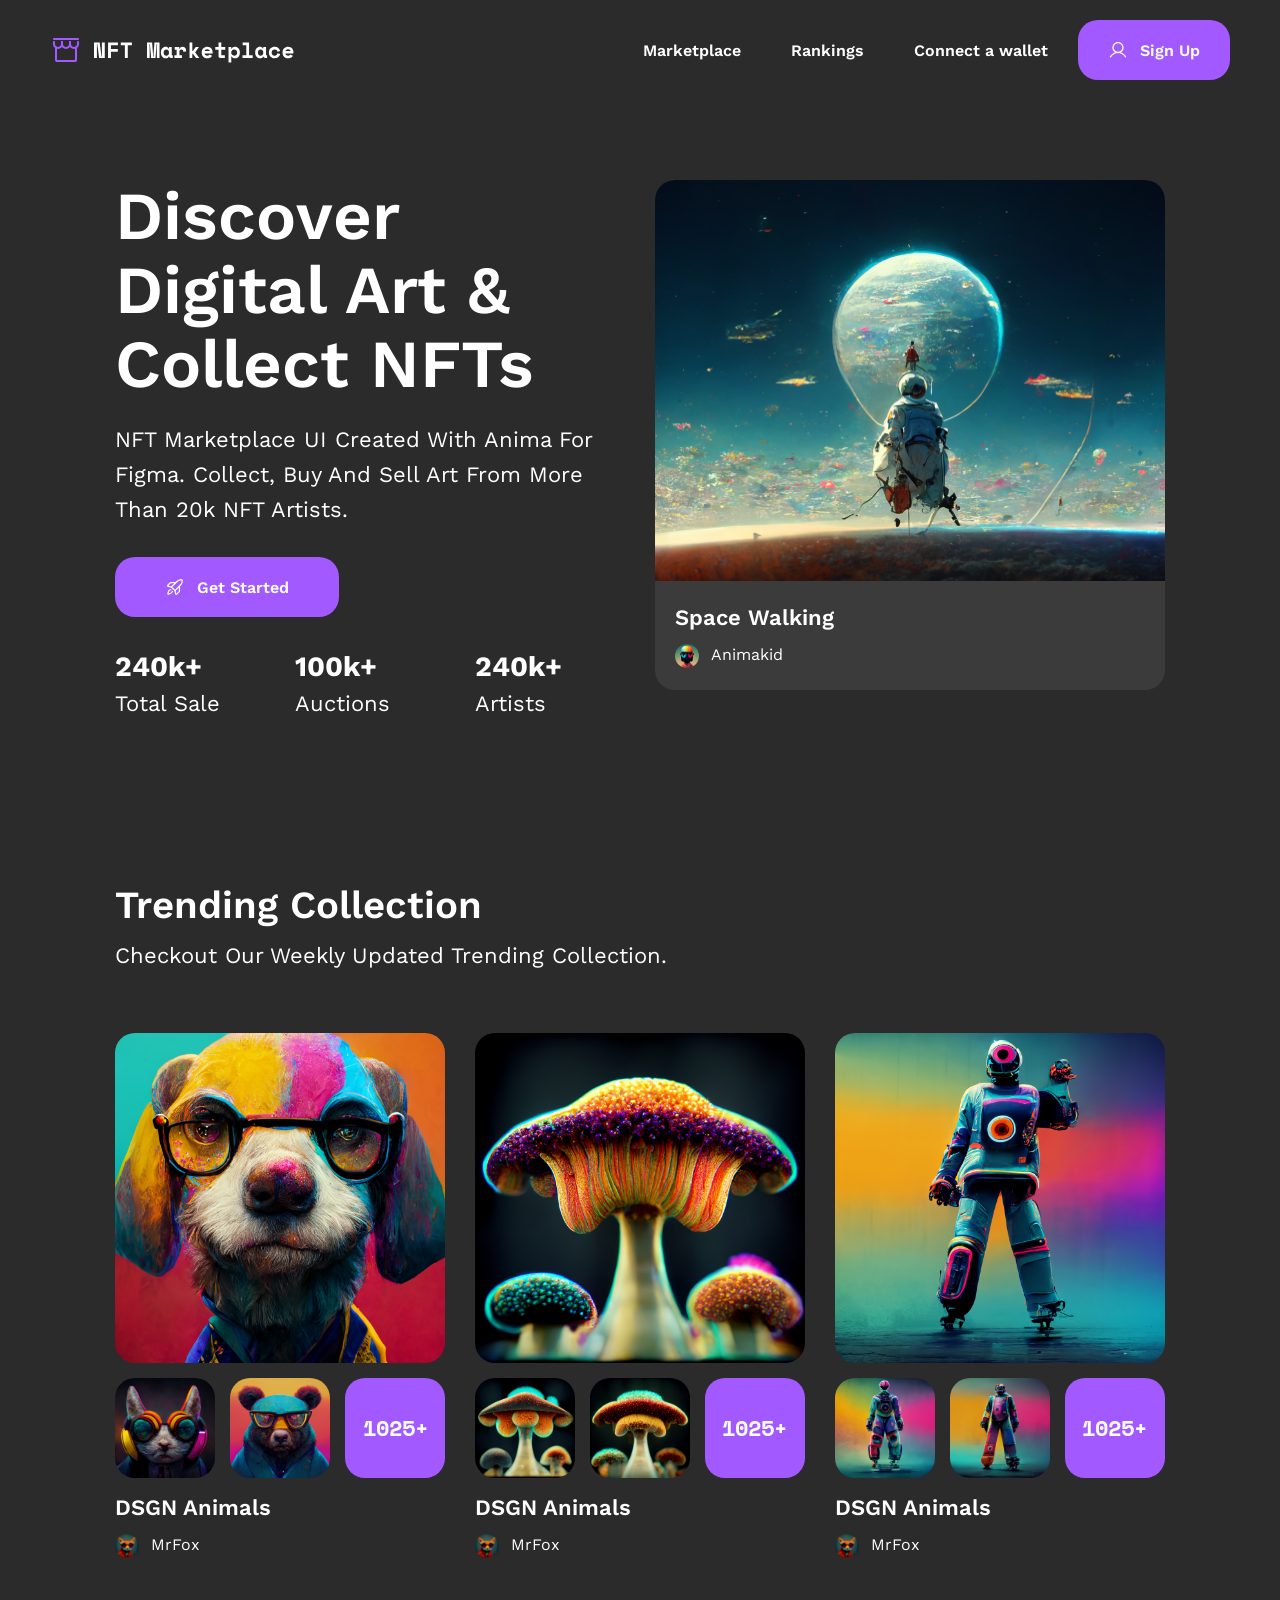
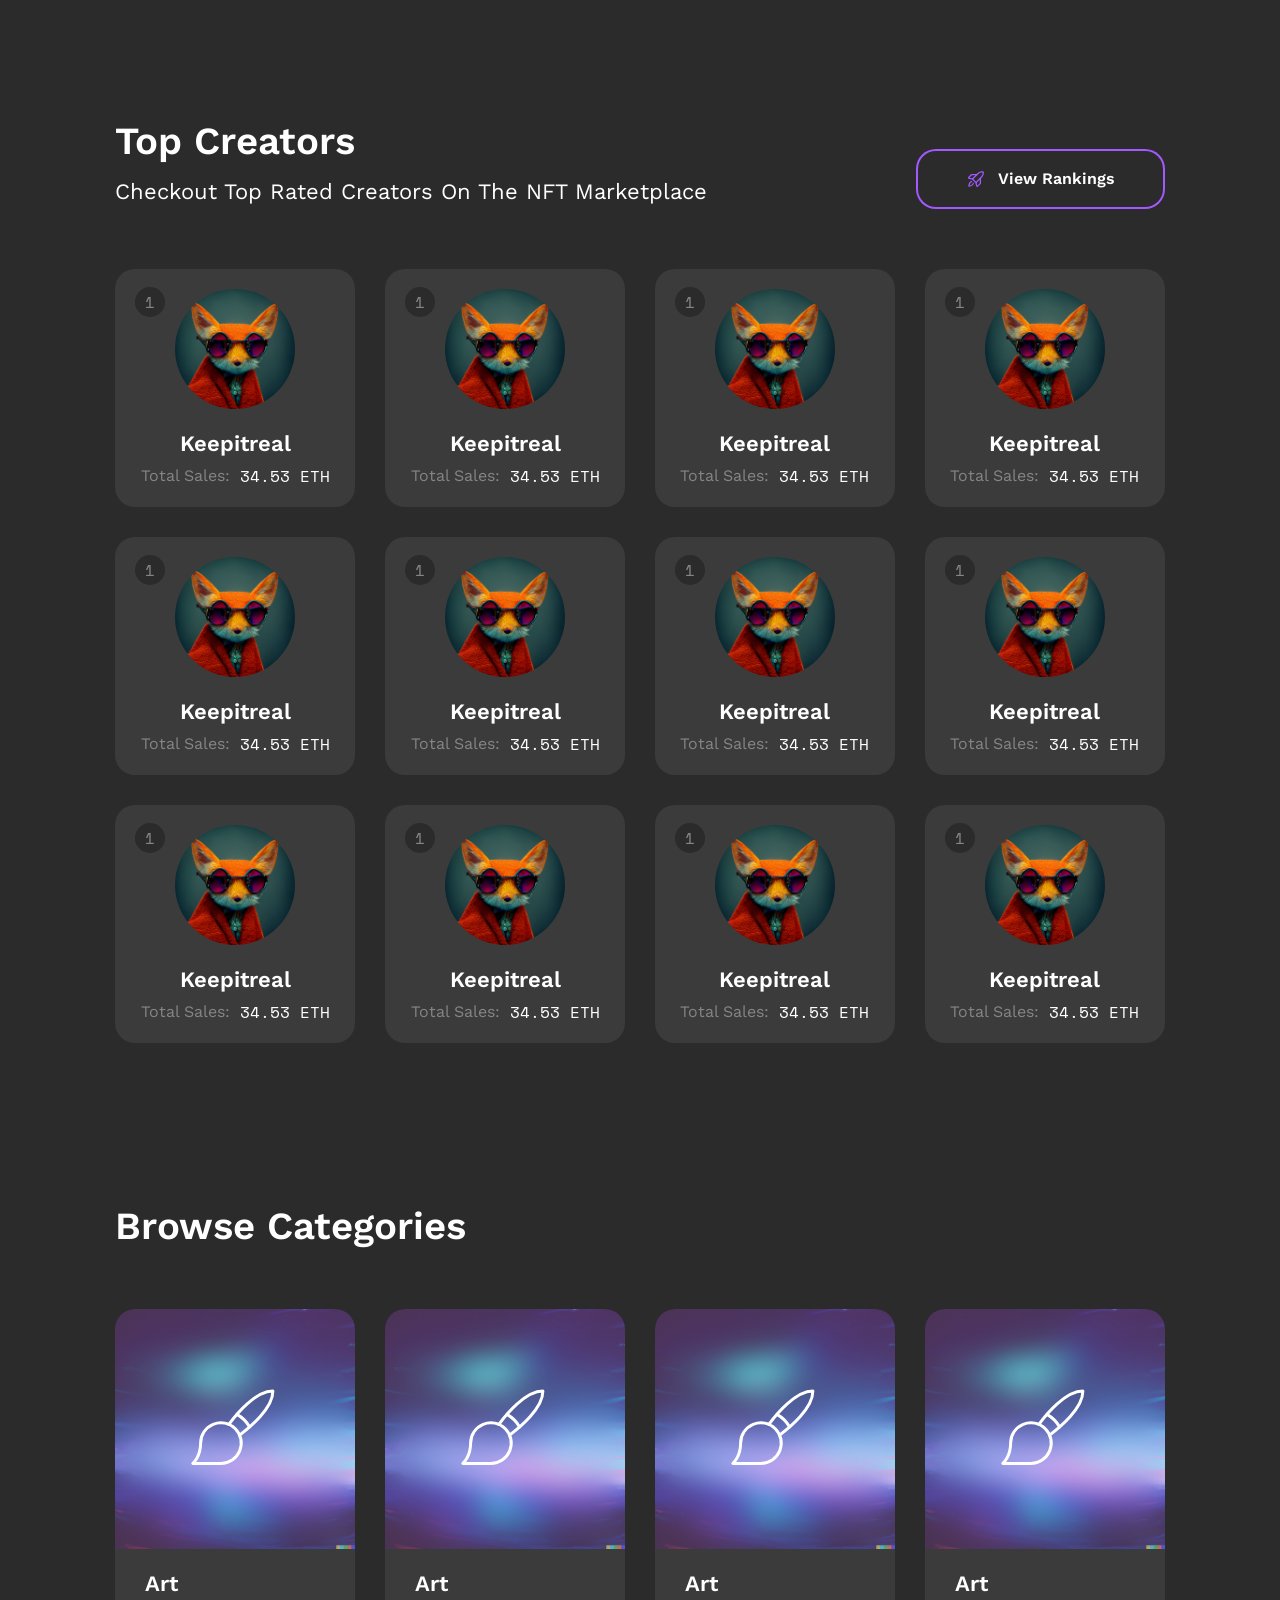
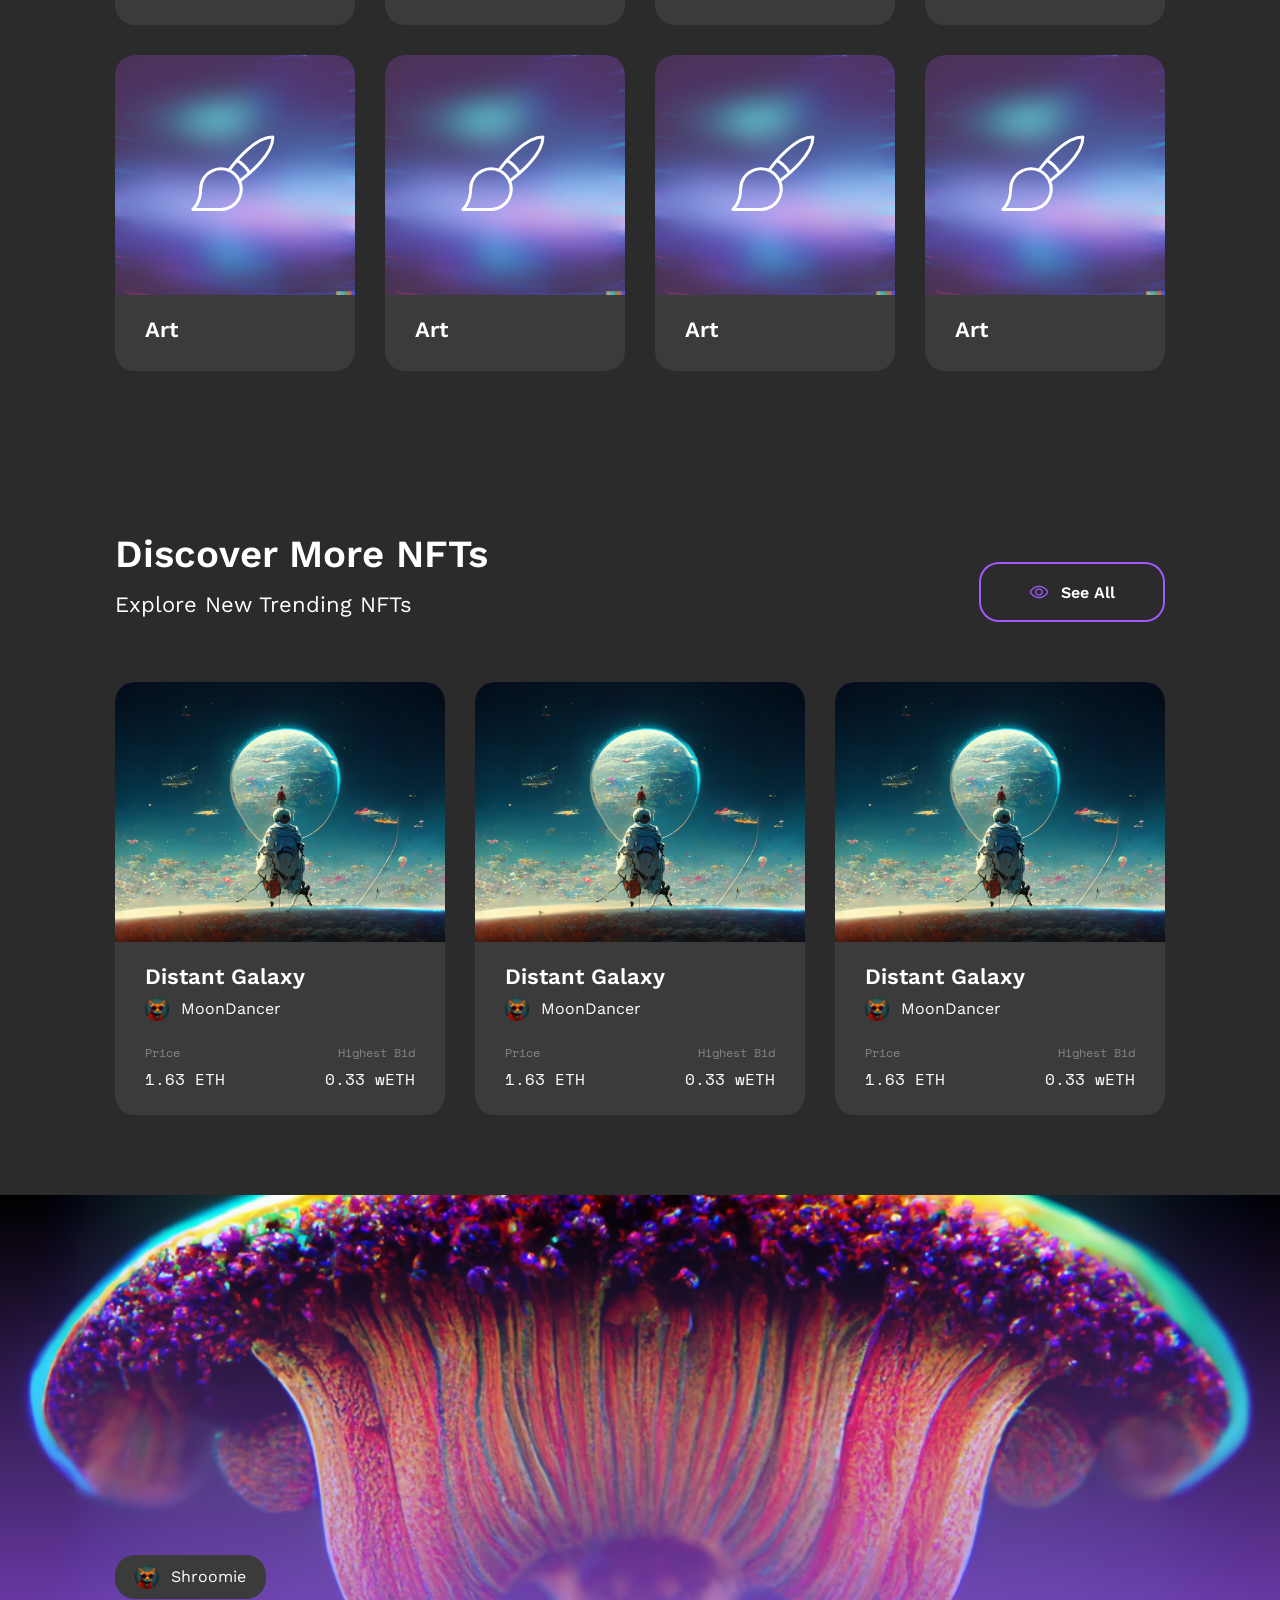
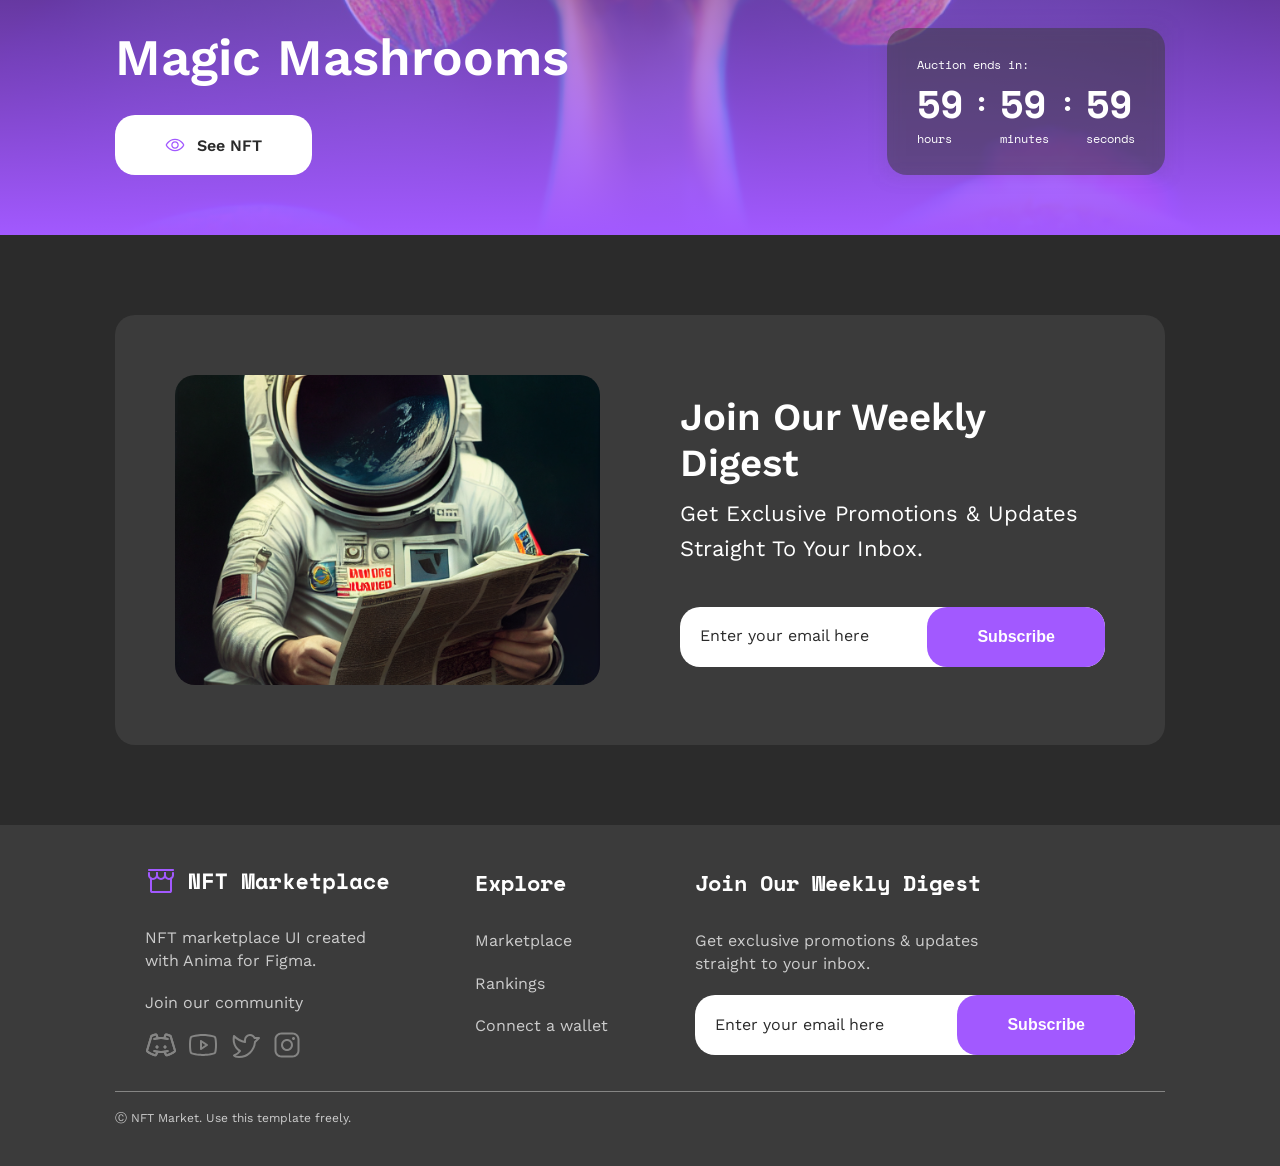
==== commit cef1d4cb: "nft-4&5" ====
--- a/index.html
+++ b/index.html
@@ -16,7 +16,7 @@
   </head>
   <body>
     <header>
-      <nav class="navigation">
+      <nav class="navigation" id="top">
         <a href="index.html">
           <img src="assets/logo.svg" alt="nav-logo" />
         </a>
@@ -710,7 +710,233 @@
           </div>
         </div>
       </section>
+
+      <section class="subscribe-section">
+        <div class="container subscribe-wrap">
+          <div class="subscribe-img">
+            <img src="assets/subscribe-img.svg" alt="subscribe-img" />
+          </div>
+
+          <div class="subscribe-content">
+            <div class="subscribe-head">
+              <h2 class="subscribe-title">Join our weekly digest</h2>
+              <p class="subscribe-desc">
+                Get exclusive promotions & updates straight to your inbox.
+              </p>
+            </div>
+            <form action="" class="subscribe-form">
+              <input
+                type="email"
+                name="email"
+                id="email"
+                class="form-input"
+                placeholder="Enter your email here"
+              />
+              <input
+                type="submit"
+                value="Subscribe"
+                class="btn btn-filled btn-secondary"
+              />
+            </form>
+          </div>
+        </div>
+      </section>
     </main>
-    <footer></footer>
+    <footer>
+      <div class="container footer-wrap">
+        <div class="footer-content">
+          <div class="footer-content-block">
+            <a href="index.html">
+              <img src="assets/logo.svg" alt="footer-logo" />
+            </a>
+
+            <div class="footer-content-body">
+              <p class="footer-desc desc-1">
+                NFT marketplace UI created with Anima for Figma.
+              </p>
+              <div class="footer-social">
+                <p class="footer-desc">Join our community</p>
+                <div class="footer-social-block">
+                  <a href="#" class="footer-social-item">
+                    <svg
+                      width="32"
+                      height="32"
+                      viewBox="0 0 32 32"
+                      fill="none"
+                      xmlns="http://www.w3.org/2000/svg"
+                    >
+                      <path
+                        d="M12 19.5C12.8284 19.5 13.5 18.8284 13.5 18C13.5 17.1716 12.8284 16.5 12 16.5C11.1716 16.5 10.5 17.1716 10.5 18C10.5 18.8284 11.1716 19.5 12 19.5Z"
+                        fill="currentColor"
+                      />
+                      <path
+                        d="M20 19.5C20.8284 19.5 21.5 18.8284 21.5 18C21.5 17.1716 20.8284 16.5 20 16.5C19.1716 16.5 18.5 17.1716 18.5 18C18.5 18.8284 19.1716 19.5 20 19.5Z"
+                        fill="currentColor"
+                      />
+                      <path
+                        fill-rule="evenodd"
+                        clip-rule="evenodd"
+                        d="M15.9927 10.0006C13.8249 9.98454 11.6678 10.3065 9.59914 10.9548C9.07213 11.12 8.51101 10.8267 8.34584 10.2997C8.18067 9.77266 8.474 9.21154 9.00101 9.04637C11.2656 8.33661 13.6269 7.98379 16.0001 8.00057C18.3732 7.98379 20.7345 8.33661 22.9991 9.04637C23.5261 9.21154 23.8195 9.77266 23.6543 10.2997C23.4891 10.8267 22.928 11.12 22.401 10.9548C20.3323 10.3065 18.1753 9.98454 16.0075 10.0006H15.9927Z"
+                        fill="currentColor"
+                      />
+                      <path
+                        fill-rule="evenodd"
+                        clip-rule="evenodd"
+                        d="M8.34584 21.7012C8.51101 21.1742 9.07213 20.8809 9.59914 21.046C11.6678 21.6944 13.8249 22.0163 15.9927 22.0003H16.0075C18.1753 22.0163 20.3323 21.6944 22.401 21.046C22.928 20.8809 23.4891 21.1742 23.6543 21.7012C23.8195 22.2282 23.5261 22.7893 22.9991 22.9545C20.7345 23.6643 18.3732 24.0171 16.0001 24.0003C13.6269 24.0171 11.2656 23.6643 9.00101 22.9545C8.474 22.7893 8.18067 22.2282 8.34584 21.7012Z"
+                        fill="currentColor"
+                      />
+                      <path
+                        fill-rule="evenodd"
+                        clip-rule="evenodd"
+                        d="M20.2195 4.81024C20.6499 4.56754 21.1546 4.4917 21.6373 4.59714C22.9549 4.88268 24.2448 5.28326 25.4924 5.79426C25.7732 5.90254 26.0254 6.07398 26.2294 6.29541C26.4357 6.5192 26.587 6.78788 26.6715 7.08017L30.9074 21.2246C31.0178 21.593 31.0204 21.9855 30.9147 22.3554C30.809 22.7253 30.5995 23.0571 30.3111 23.3116L30.3059 23.3161C28.2385 25.1151 25.4371 26.4767 22.2551 27.2567C21.8132 27.3694 21.3457 27.3256 20.9322 27.1326C20.5205 26.9404 20.1877 26.6122 19.9898 26.2035L18.4816 23.2119C18.2329 22.7188 18.4311 22.1174 18.9243 21.8688C19.4175 21.6202 20.0188 21.8184 20.2674 22.3115L21.7799 25.3115L21.781 25.3137C24.7189 24.5933 27.2131 23.3562 28.9931 21.8073L29.6495 22.5617L28.9879 21.8119C28.9897 21.8103 28.991 21.8082 28.9917 21.8059C28.9923 21.8036 28.9923 21.8012 28.9916 21.7989L24.7555 7.65368C24.752 7.65227 24.7485 7.65084 24.7449 7.64939C23.602 7.18051 22.4201 6.81314 21.2127 6.55155L21.2106 6.55107C21.2076 6.55042 21.2044 6.55089 21.2017 6.5524C21.1993 6.55375 21.1975 6.55587 21.1964 6.5584L20.2115 9.53807C20.0381 10.0625 19.4725 10.347 18.9481 10.1737C18.4238 10.0004 18.1392 9.43476 18.3125 8.91038L19.3029 5.91419C19.4624 5.44609 19.7887 5.05312 20.2195 4.81024Z"
+                        fill="currentColor"
+                      />
+                      <path
+                        fill-rule="evenodd"
+                        clip-rule="evenodd"
+                        d="M10.7982 6.5524C10.7955 6.55089 10.7924 6.55042 10.7894 6.55107L10.7872 6.55155C9.57988 6.81314 8.39792 7.18051 7.25502 7.64939C7.25149 7.65084 7.24795 7.65227 7.24441 7.65368L3.00842 21.7986C3.00774 21.8009 3.00764 21.8036 3.00829 21.8059C3.00888 21.808 3.01 21.8099 3.01152 21.8114C4.79121 23.3583 7.2836 24.5939 10.2189 25.3137L10.22 25.3115L11.7325 22.3115C11.9812 21.8184 12.5825 21.6202 13.0756 21.8688C13.5688 22.1174 13.767 22.7188 13.5184 23.2119L12.0101 26.2035C11.8123 26.6122 11.4795 26.9404 11.0677 27.1326C10.6542 27.3256 10.1868 27.3694 9.74481 27.2567C6.56287 26.4767 3.76151 25.1151 1.69404 23.3161L1.68886 23.3116C1.40039 23.0571 1.19093 22.7252 1.08525 22.3554C0.979591 21.9856 0.982107 21.5932 1.09249 21.2248C1.09246 21.2249 1.09252 21.2248 1.09249 21.2248L5.32839 7.08019C5.41291 6.78789 5.56426 6.51921 5.77051 6.29541C5.97457 6.07398 6.22679 5.90254 6.5076 5.79426C7.75546 5.28312 9.04577 4.88246 10.3637 4.5969C10.8461 4.49181 11.3504 4.56772 11.7805 4.81024C12.2113 5.05312 12.5375 5.4461 12.697 5.9142L12.7 5.92287L13.6874 8.91038C13.8608 9.43476 13.5762 10.0004 13.0518 10.1737C12.5274 10.347 11.9618 10.0624 11.7885 9.53807L10.8036 6.55839C10.8025 6.55586 10.8006 6.55375 10.7982 6.5524Z"
+                        fill="currentColor"
+                      />
+                      <path
+                        d="M12 19.5C12.8284 19.5 13.5 18.8284 13.5 18C13.5 17.1716 12.8284 16.5 12 16.5C11.1716 16.5 10.5 17.1716 10.5 18C10.5 18.8284 11.1716 19.5 12 19.5Z"
+                        fill="currentColor"
+                      />
+                      <path
+                        d="M20 19.5C20.8284 19.5 21.5 18.8284 21.5 18C21.5 17.1716 20.8284 16.5 20 16.5C19.1716 16.5 18.5 17.1716 18.5 18C18.5 18.8284 19.1716 19.5 20 19.5Z"
+                        fill="currentColor"
+                      />
+                      <path
+                        fill-rule="evenodd"
+                        clip-rule="evenodd"
+                        d="M15.9927 10.0006C13.8249 9.98454 11.6678 10.3065 9.59914 10.9548C9.07213 11.12 8.51101 10.8267 8.34584 10.2997C8.18067 9.77266 8.474 9.21154 9.00101 9.04637C11.2656 8.33661 13.6269 7.98379 16.0001 8.00057C18.3732 7.98379 20.7345 8.33661 22.9991 9.04637C23.5261 9.21154 23.8195 9.77266 23.6543 10.2997C23.4891 10.8267 22.928 11.12 22.401 10.9548C20.3323 10.3065 18.1753 9.98454 16.0075 10.0006H15.9927Z"
+                        fill="currentColor"
+                      />
+                      <path
+                        fill-rule="evenodd"
+                        clip-rule="evenodd"
+                        d="M8.34584 21.7012C8.51101 21.1742 9.07213 20.8809 9.59914 21.046C11.6678 21.6944 13.8249 22.0163 15.9927 22.0003H16.0075C18.1753 22.0163 20.3323 21.6944 22.401 21.046C22.928 20.8809 23.4891 21.1742 23.6543 21.7012C23.8195 22.2282 23.5261 22.7893 22.9991 22.9545C20.7345 23.6643 18.3732 24.0171 16.0001 24.0003C13.6269 24.0171 11.2656 23.6643 9.00101 22.9545C8.474 22.7893 8.18067 22.2282 8.34584 21.7012Z"
+                        fill="currentColor"
+                      />
+                      <path
+                        fill-rule="evenodd"
+                        clip-rule="evenodd"
+                        d="M20.2195 4.81024C20.6499 4.56754 21.1546 4.4917 21.6373 4.59714C22.9549 4.88268 24.2448 5.28326 25.4924 5.79426C25.7732 5.90254 26.0254 6.07398 26.2294 6.29541C26.4357 6.5192 26.587 6.78788 26.6715 7.08017L30.9074 21.2246C31.0178 21.593 31.0204 21.9855 30.9147 22.3554C30.809 22.7253 30.5995 23.0571 30.3111 23.3116L30.3059 23.3161C28.2385 25.1151 25.4371 26.4767 22.2551 27.2567C21.8132 27.3694 21.3457 27.3256 20.9322 27.1326C20.5205 26.9404 20.1877 26.6122 19.9898 26.2035L18.4816 23.2119C18.2329 22.7188 18.4311 22.1174 18.9243 21.8688C19.4175 21.6202 20.0188 21.8184 20.2674 22.3115L21.7799 25.3115L21.781 25.3137C24.7189 24.5933 27.2131 23.3562 28.9931 21.8073L29.6495 22.5617L28.9879 21.8119C28.9897 21.8103 28.991 21.8082 28.9917 21.8059C28.9923 21.8036 28.9923 21.8012 28.9916 21.7989L24.7555 7.65368C24.752 7.65227 24.7485 7.65084 24.7449 7.64939C23.602 7.18051 22.4201 6.81314 21.2127 6.55155L21.2106 6.55107C21.2076 6.55042 21.2044 6.55089 21.2017 6.5524C21.1993 6.55375 21.1975 6.55587 21.1964 6.5584L20.2115 9.53807C20.0381 10.0625 19.4725 10.347 18.9481 10.1737C18.4238 10.0004 18.1392 9.43476 18.3125 8.91038L19.3029 5.91419C19.4624 5.44609 19.7887 5.05312 20.2195 4.81024Z"
+                        fill="currentColor"
+                      />
+                      <path
+                        fill-rule="evenodd"
+                        clip-rule="evenodd"
+                        d="M10.7982 6.5524C10.7955 6.55089 10.7924 6.55042 10.7894 6.55107L10.7872 6.55155C9.57988 6.81314 8.39792 7.18051 7.25502 7.64939C7.25149 7.65084 7.24795 7.65227 7.24441 7.65368L3.00842 21.7986C3.00774 21.8009 3.00764 21.8036 3.00829 21.8059C3.00888 21.808 3.01 21.8099 3.01152 21.8114C4.79121 23.3583 7.2836 24.5939 10.2189 25.3137L10.22 25.3115L11.7325 22.3115C11.9812 21.8184 12.5825 21.6202 13.0756 21.8688C13.5688 22.1174 13.767 22.7188 13.5184 23.2119L12.0101 26.2035C11.8123 26.6122 11.4795 26.9404 11.0677 27.1326C10.6542 27.3256 10.1868 27.3694 9.74481 27.2567C6.56287 26.4767 3.76151 25.1151 1.69404 23.3161L1.68886 23.3116C1.40039 23.0571 1.19093 22.7252 1.08525 22.3554C0.979591 21.9856 0.982107 21.5932 1.09249 21.2248C1.09246 21.2249 1.09252 21.2248 1.09249 21.2248L5.32839 7.08019C5.41291 6.78789 5.56426 6.51921 5.77051 6.29541C5.97457 6.07398 6.22679 5.90254 6.5076 5.79426C7.75546 5.28312 9.04577 4.88246 10.3637 4.5969C10.8461 4.49181 11.3504 4.56772 11.7805 4.81024C12.2113 5.05312 12.5375 5.4461 12.697 5.9142L12.7 5.92287L13.6874 8.91038C13.8608 9.43476 13.5762 10.0004 13.0518 10.1737C12.5274 10.347 11.9618 10.0624 11.7885 9.53807L10.8036 6.55839C10.8025 6.55586 10.8006 6.55375 10.7982 6.5524Z"
+                        fill="currentColor"
+                      />
+                    </svg>
+                  </a>
+                  <a href="#" class="footer-social-item">
+                    <svg
+                      width="32"
+                      height="32"
+                      viewBox="0 0 32 32"
+                      fill="none"
+                      xmlns="http://www.w3.org/2000/svg"
+                    >
+                      <path
+                        fill-rule="evenodd"
+                        clip-rule="evenodd"
+                        d="M13.5281 11.1183C13.8533 10.9443 14.2478 10.9634 14.5547 11.168L20.5547 15.168C20.8329 15.3534 21 15.6656 21 16C21 16.3344 20.8329 16.6466 20.5547 16.8321L14.5547 20.8321C14.2478 21.0366 13.8533 21.0557 13.5281 20.8817C13.203 20.7077 13 20.3688 13 20V12C13 11.6312 13.203 11.2923 13.5281 11.1183ZM15 13.8685V18.1315L18.1972 16L15 13.8685Z"
+                        fill="currentColor"
+                      />
+                      <path
+                        fill-rule="evenodd"
+                        clip-rule="evenodd"
+                        d="M15.9985 5.05082L15.9816 5.05078L15.9188 5.05081C15.8643 5.05093 15.785 5.05133 15.6831 5.05241C15.4794 5.05457 15.1856 5.05947 14.8206 5.07043C14.0912 5.09232 13.0746 5.13847 11.9237 5.23563C9.64733 5.42782 6.74928 5.82669 4.51808 6.6792L4.50338 6.68495C4.06511 6.86039 3.6742 7.13637 3.36218 7.49064C3.05016 7.84491 2.82577 8.26755 2.70711 8.72447L2.70614 8.72824C2.39473 9.9468 2 12.2065 2 16.0008C2 19.7952 2.39473 22.0549 2.70614 23.2734L2.70711 23.2772C2.82577 23.7341 3.05016 24.1568 3.36218 24.511C3.6742 24.8653 4.06511 25.1413 4.50338 25.3167L4.51808 25.3225C6.74928 26.175 9.64733 26.5739 11.9237 26.766C13.0746 26.8632 14.0912 26.9094 14.8206 26.9312C15.1856 26.9422 15.4794 26.9471 15.6831 26.9493C15.785 26.9504 15.8643 26.9507 15.9188 26.9509L15.9816 26.9509L15.9985 26.9509H16.0015L16.0184 26.9509L16.0812 26.9509C16.1357 26.9507 16.215 26.9504 16.3169 26.9493C16.5206 26.9471 16.8144 26.9422 17.1794 26.9312C17.9088 26.9094 18.9254 26.8632 20.0763 26.766C22.3527 26.5739 25.2507 26.175 27.4819 25.3225L27.4966 25.3167C27.9349 25.1413 28.3258 24.8653 28.6378 24.511C28.9498 24.1568 29.1742 23.7341 29.2929 23.2772L29.2939 23.2734C29.6053 22.0549 30 19.7952 30 16.0008C30 12.2065 29.6053 9.9468 29.2939 8.72824L29.2929 8.72447C29.1742 8.26755 28.9498 7.84491 28.6378 7.49064C28.3258 7.13637 27.9349 6.86039 27.4966 6.68495L27.4819 6.6792C25.2507 5.82669 22.3527 5.42782 20.0763 5.23563C18.9254 5.13847 17.9088 5.09232 17.1794 5.07043C16.8144 5.05947 16.5206 5.05457 16.3169 5.05241C16.215 5.05133 16.1357 5.05093 16.0812 5.05081L16.0184 5.05078L16.0015 5.05082H15.9985ZM15.9947 24.9509L16.0054 24.9508L16.0086 24.9509L16.0217 24.9509L16.0767 24.9509C16.1259 24.9508 16.1996 24.9504 16.2957 24.9494C16.4877 24.9473 16.7686 24.9427 17.1194 24.9321C17.8216 24.9111 18.8011 24.8666 19.9081 24.7731C22.1441 24.5843 24.8041 24.2028 26.7596 23.4574C26.9044 23.3984 27.0336 23.3066 27.1369 23.1892C27.2414 23.0705 27.3167 22.929 27.3567 22.7761C27.6203 21.7438 28 19.6539 28 16.0008C28 12.3478 27.6203 10.2578 27.3567 9.22562C27.3167 9.07265 27.2414 8.93117 27.1369 8.81251C27.0336 8.69512 26.9044 8.60331 26.7596 8.54424C24.8041 7.79889 22.1441 7.41733 19.9081 7.22854C18.8011 7.13509 17.8216 7.09061 17.1194 7.06953C16.7686 7.059 16.4877 7.05433 16.2957 7.0523C16.1996 7.05128 16.1259 7.05092 16.0767 7.05081L16.0217 7.05078L16.0086 7.05081L16.0058 7.05082L15.9946 7.05088L15.9914 7.05081L15.9783 7.05078L15.9233 7.05081C15.8741 7.05092 15.8004 7.05128 15.7043 7.0523C15.5123 7.05433 15.2314 7.059 14.8806 7.06953C14.1784 7.09061 13.1989 7.13509 12.0919 7.22854C9.8559 7.41733 7.1959 7.79889 5.24039 8.54424C5.09561 8.60331 4.96645 8.69513 4.86306 8.81251C4.75855 8.93117 4.6833 9.07265 4.64331 9.22562C4.37974 10.2578 4 12.3478 4 16.0008C4 19.6539 4.37973 21.7438 4.6433 22.7761C4.68329 22.929 4.75855 23.0705 4.86306 23.1892C4.96645 23.3066 5.09561 23.3984 5.24038 23.4574C7.1959 24.2028 9.8559 24.5843 12.0919 24.7731C13.1989 24.8666 14.1784 24.9111 14.8806 24.9321C15.2314 24.9427 15.5123 24.9473 15.7043 24.9494C15.8004 24.9504 15.8741 24.9508 15.9233 24.9509L15.9783 24.9509L15.9914 24.9509L15.9947 24.9509Z"
+                        fill="currentColor"
+                      />
+                    </svg>
+                  </a>
+                  <a href="#" class="footer-social-item">
+                    <svg
+                      width="32"
+                      height="32"
+                      viewBox="0 0 32 32"
+                      fill="none"
+                      xmlns="http://www.w3.org/2000/svg"
+                    >
+                      <path
+                        d="M15.9997 11.0005C15.9997 8.25045 18.3122 5.96295 21.0622 6.00045C22.0253 6.01157 22.9646 6.3006 23.7673 6.8328C24.5701 7.365 25.202 8.11771 25.5872 9.00045H29.9997L25.9622 13.038C25.7016 17.0937 23.9063 20.8979 20.9412 23.6773C17.9761 26.4566 14.0638 28.0025 9.9997 28.0005C5.9997 28.0005 4.9997 26.5005 4.9997 26.5005C4.9997 26.5005 8.9997 25.0005 10.9997 22.0005C10.9997 22.0005 2.9997 18.0005 4.9997 7.00045C4.9997 7.00045 9.9997 12.0005 15.9997 13.0005V11.0005Z"
+                        stroke="currentColor"
+                        stroke-width="2"
+                        stroke-linecap="round"
+                        stroke-linejoin="round"
+                      />
+                    </svg>
+                  </a>
+                  <a href="#" class="footer-social-item">
+                    <svg
+                      width="32"
+                      height="32"
+                      viewBox="0 0 32 32"
+                      fill="none"
+                      xmlns="http://www.w3.org/2000/svg"
+                    >
+                      <path
+                        fill-rule="evenodd"
+                        clip-rule="evenodd"
+                        d="M16 12C13.7909 12 12 13.7909 12 16C12 18.2091 13.7909 20 16 20C18.2091 20 20 18.2091 20 16C20 13.7909 18.2091 12 16 12ZM10 16C10 12.6863 12.6863 10 16 10C19.3137 10 22 12.6863 22 16C22 19.3137 19.3137 22 16 22C12.6863 22 10 19.3137 10 16Z"
+                        fill="currentColor"
+                      />
+                      <path
+                        fill-rule="evenodd"
+                        clip-rule="evenodd"
+                        d="M10.5 5.5C7.73858 5.5 5.5 7.73858 5.5 10.5V21.5C5.5 24.2614 7.73858 26.5 10.5 26.5H21.5C24.2614 26.5 26.5 24.2614 26.5 21.5V10.5C26.5 7.73858 24.2614 5.5 21.5 5.5H10.5ZM3.5 10.5C3.5 6.63401 6.63401 3.5 10.5 3.5H21.5C25.366 3.5 28.5 6.63401 28.5 10.5V21.5C28.5 25.366 25.366 28.5 21.5 28.5H10.5C6.63401 28.5 3.5 25.366 3.5 21.5V10.5Z"
+                        fill="currentColor"
+                      />
+                      <path
+                        d="M22.5 11C23.3284 11 24 10.3284 24 9.5C24 8.67157 23.3284 8 22.5 8C21.6716 8 21 8.67157 21 9.5C21 10.3284 21.6716 11 22.5 11Z"
+                        fill="currentColor"
+                      />
+                    </svg>
+                  </a>
+                </div>
+              </div>
+            </div>
+          </div>
+          <div class="footer-content-block">
+            <h5 class="footer-content-title">Explore</h5>
+            <nav class="footer-nav">
+              <a href="marketplace.html" class="footer-link">Marketplace</a>
+              <a href="ranking.html" class="footer-link">Rankings</a>
+              <a href="wallet.html" class="footer-link">Connect a wallet</a>
+            </nav>
+          </div>
+          <div class="footer-content-block">
+            <h5 class="footer-content-title">Join our weekly digest</h5>
+            <div class="footer-content-body">
+              <p class="footer-desc desc-2">
+                Get exclusive promotions & updates straight to your inbox.
+              </p>
+              <form action="" class="subscribe-form">
+                <input
+                  type="email"
+                  name="email"
+                  id="email"
+                  class="form-input"
+                  placeholder="Enter your email here"
+                />
+                <input
+                  type="submit"
+                  value="Subscribe"
+                  class="btn btn-filled btn-secondary"
+                />
+              </form>
+            </div>
+          </div>
+        </div>
+        <div class="footer-bottom">
+          <p class="footer-copyright">
+            Ⓒ NFT Market. Use this template freely.
+          </p>
+        </div>
+      </div>
+    </footer>
   </body>
 </html>
--- a/style.css
+++ b/style.css
@@ -9,6 +9,7 @@
   --secondary-color: #3b3b3b;
   --caption-color: #858584;
   --text-color: #ffffff;
+  --text-secondary-color: #cccccc;
 
   --call-color: #a259ff;
   --gradient-1: linear-gradient(68deg, #a259ff 0%, #ff6250 100%);
@@ -43,7 +44,7 @@
 textarea:focus {
   outline: none;
 }
-input[type="submit"] {
+input {
   border: none;
 }
 
@@ -140,13 +141,16 @@
 .collection-section,
 .creators-section,
 .category-section,
-.catalog-section {
+.catalog-section,
+.subscribe-section,
+.artist-section {
   padding: 80px 0;
 }
 .collection-wrap,
 .creators-wrap,
 .category-wrap,
-.catalog-wrap {
+.catalog-wrap,
+.artist-wrap {
   display: flex;
   flex-direction: column;
   gap: 60px;
@@ -423,8 +427,8 @@
   content: "";
   position: absolute;
   inset: 0;
-  filter: blur(15px);
-  background: inherit;
+  backdrop-filter: blur(15px);
+  background: rgba(255, 255, 255, 0.1);
 }
 .category-img img {
   width: 100px;
@@ -594,3 +598,266 @@
   line-height: var(--line-height-140);
   font-weight: 700;
 }
+
+/* -------- SUBSCRIBE SECTION ---------*/
+.subscribe-section .subscribe-wrap {
+  display: grid;
+  grid-template-columns: repeat(2, 1fr);
+  gap: 80px;
+  align-items: center;
+  padding: 60px;
+  background-color: var(--secondary-color);
+  border-radius: 20px;
+}
+
+.subscribe-img {
+  border-radius: 20px;
+  overflow: hidden;
+}
+
+.subscribe-img img {
+  width: 100%;
+  object-fit: cover;
+}
+
+.subscribe-content {
+  display: flex;
+  flex-direction: column;
+  gap: 40px;
+}
+
+.subscribe-head {
+  display: flex;
+  flex-direction: column;
+  gap: 10px;
+}
+
+.subscribe-title {
+  font-size: var(--font-size-h3);
+  font-weight: 600;
+  line-height: var(--line-height-120);
+  text-transform: capitalize;
+}
+
+.subscribe-desc {
+  font-size: var(--font-size-h5);
+  line-height: var(--line-height-160);
+  text-transform: capitalize;
+}
+.subscribe-form {
+  position: relative;
+}
+.subscribe-form .form-input {
+  border-radius: 20px;
+  padding: 20px;
+  width: 100%;
+  height: 60px;
+}
+.form-input::placeholder {
+  font-family: var(--font-work-sans);
+  font-size: var(--font-size-base);
+  line-height: var(--line-height-140);
+  color: var(--background-color);
+}
+
+.subscribe-form input[type="submit"] {
+  position: absolute;
+  top: 0;
+  right: 0;
+}
+
+/* -------- FOOTER SECTION ---------*/
+footer {
+  background-color: var(--secondary-color);
+  padding: 40px 0;
+}
+
+.footer-wrap {
+  display: flex;
+  flex-direction: column;
+  gap: 30px;
+}
+
+.footer-content {
+  display: grid;
+  grid-template-columns: 3fr 2fr 4fr;
+  padding: 0 30px;
+}
+.footer-content-block {
+  display: flex;
+  flex-direction: column;
+  gap: 30px;
+}
+.footer-content-title {
+  font-family: var(--font-space-mono);
+  font-size: var(--font-size-h5);
+  line-height: var(--line-height-160);
+  font-weight: 700;
+  text-transform: capitalize;
+}
+.footer-desc {
+  font-size: var(--font-size-base);
+  line-height: var(--line-height-140);
+  color: var(--text-secondary-color);
+}
+.footer-content-body {
+  display: flex;
+  flex-direction: column;
+  gap: 20px;
+}
+
+.footer-content-block .desc-1 {
+  max-width: 238px;
+}
+.footer-content-block .desc-2 {
+  max-width: 330px;
+}
+
+.footer-social {
+  display: flex;
+  flex-direction: column;
+  gap: 15px;
+}
+.footer-social-block {
+  display: flex;
+  align-items: center;
+  gap: 10px;
+}
+.footer-social-item {
+  color: var(--caption-color);
+}
+.footer-social-item:hover {
+  color: var(--text-secondary-color);
+}
+.footer-social-item svg {
+  width: 32px;
+  height: 32px;
+}
+.footer-nav {
+  display: flex;
+  flex-direction: column;
+  gap: 20px;
+}
+.footer-link {
+  color: var(--text-secondary-color);
+  font-size: var(--font-size-base);
+  line-height: var(--line-height-140);
+}
+
+.footer-bottom {
+  border-top: 1px solid var(--caption-color);
+  padding-top: 20px;
+}
+
+.footer-copyright {
+  font-size: var(--font-size-caption);
+  line-height: var(--line-height-110);
+  color: var(--text-secondary-color);
+}
+
+/* -------- NFTPAGE  ---------*/
+/* -------- NFT SECTION  ---------*/
+.nft-banner {
+  height: 560px;
+  img {
+    width: 100%;
+    height: 100%;
+    object-fit: cover;
+  }
+}
+.nft {
+  padding: 40px 0;
+}
+.nft__wrap {
+  display: flex;
+  justify-content: space-between;
+  align-items: start;
+  gap: 150px;
+}
+.nft__content {
+  display: flex;
+  flex-direction: column;
+  gap: 30px;
+}
+.nft__headline {
+  display: flex;
+  flex-direction: column;
+  gap: 10px;
+  text-transform: capitalize;
+}
+.nft__title {
+  font-size: var(--font-size-h2);
+  font-weight: 600;
+  line-height: var(--line-height-110);
+}
+.nft__subtitle {
+  color: var(--caption-color);
+  font-size: var(--font-size-h5);
+  line-height: var(--line-height-160);
+}
+.nft__info {
+  display: flex;
+  flex-direction: column;
+  gap: 30px;
+}
+.nft__info-item {
+  display: flex;
+  flex-direction: column;
+  gap: 10px;
+}
+.nft__label {
+  font-family: var(--font-space-mono);
+  text-transform: capitalize;
+  font-size: var(--font-size-h5);
+  font-weight: 700;
+  line-height: var(--line-height-160);
+  color: var(--caption-color);
+}
+
+.nft__desc {
+  font-size: var(--font-size-h5);
+  line-height: var(--line-height-160);
+}
+.nft__link {
+  display: flex;
+  gap: 10px;
+  align-items: center;
+  font-size: var(--font-size-h5);
+  line-height: var(--line-height-160);
+  color: var(--text-color);
+  svg {
+    color: var(--caption-color);
+    width: 32px;
+    height: 32px;
+  }
+}
+.nft__tags {
+  display: flex;
+  flex-direction: column;
+  gap: 20px;
+}
+.nft__tags-list {
+  display: flex;
+  gap: 20px;
+}
+.tag {
+  display: inline-block;
+  background-color: var(--secondary-color);
+  border-radius: 20px;
+  padding: 12px 30px;
+}
+.tag__name {
+  text-transform: uppercase;
+  font-size: var(--font-size-base);
+  font-weight: 600;
+  line-height: var(--line-height-140);
+}
+.artist-section .section-head {
+  align-items: start;
+}
+
+.artist-section .section-content {
+  grid-template-columns: repeat(3, 1fr);
+  row-gap: 60px;
+  column-gap: 30px;
+}
